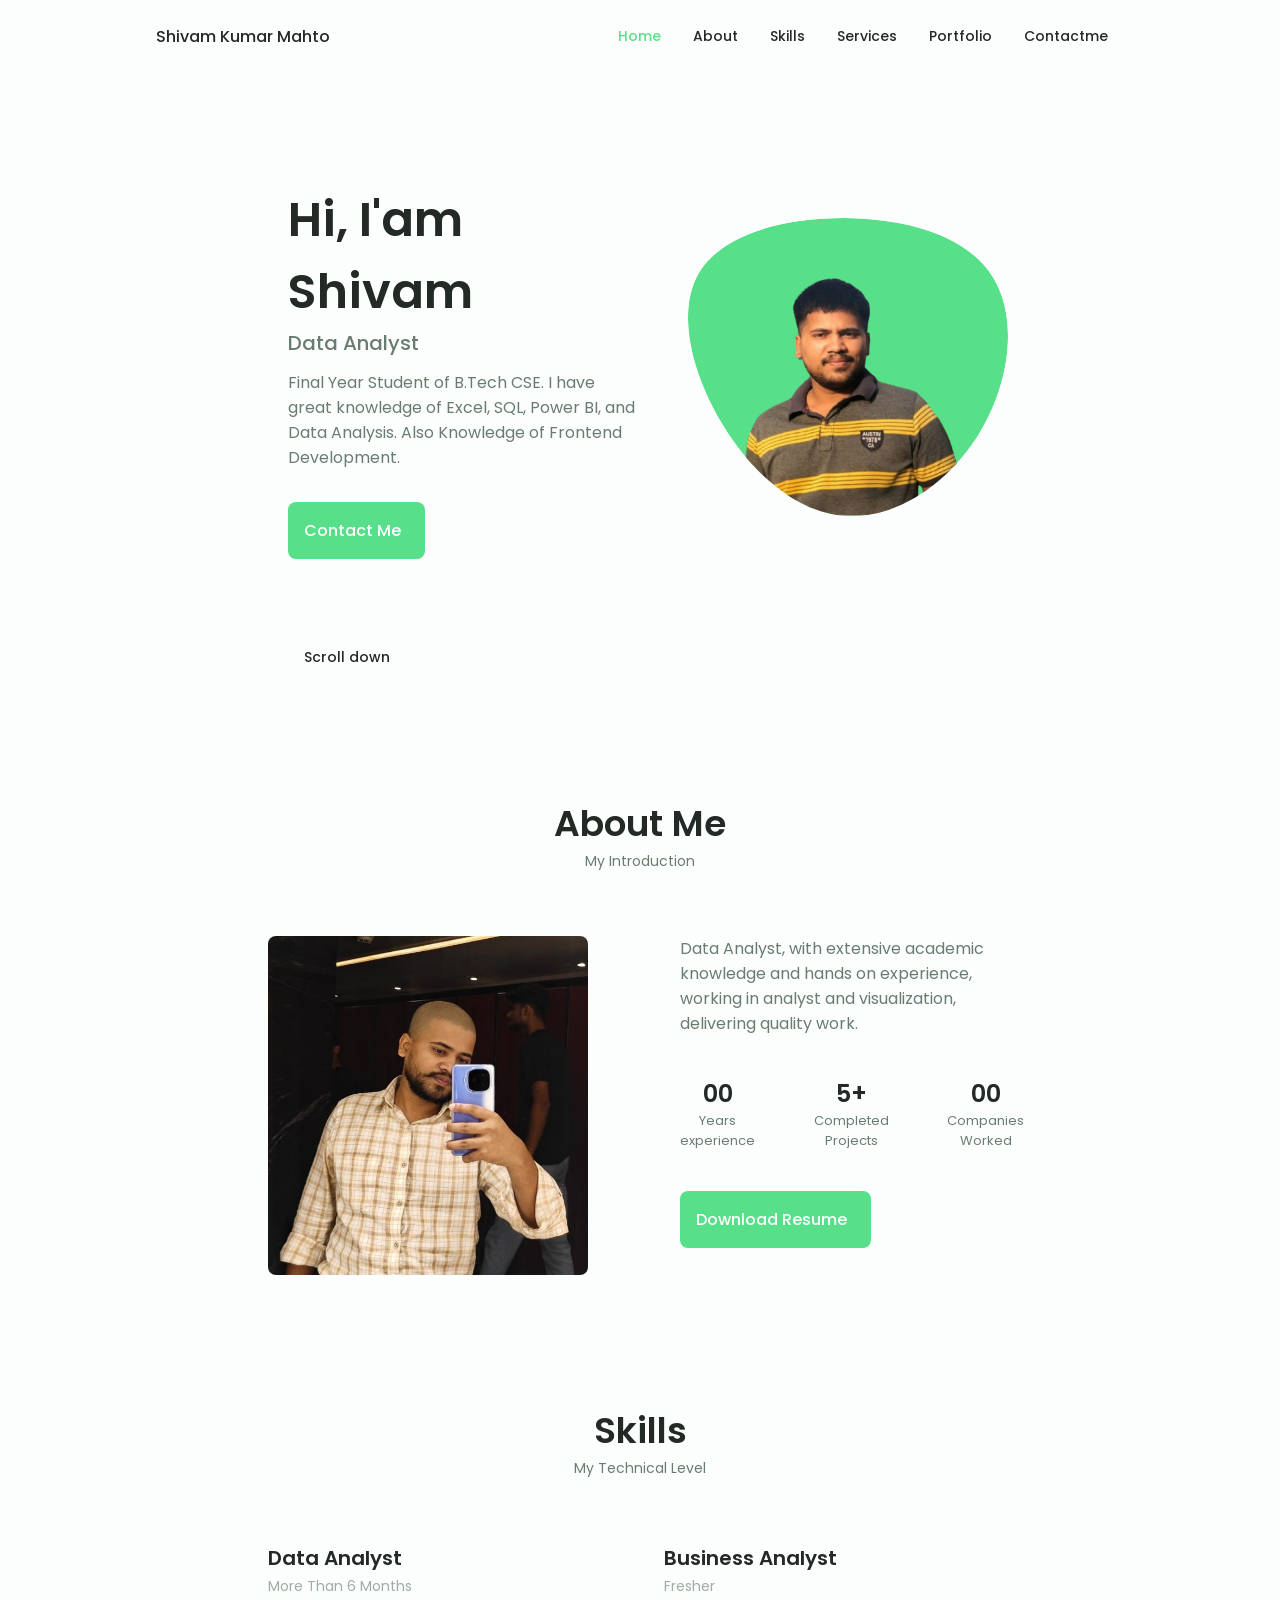
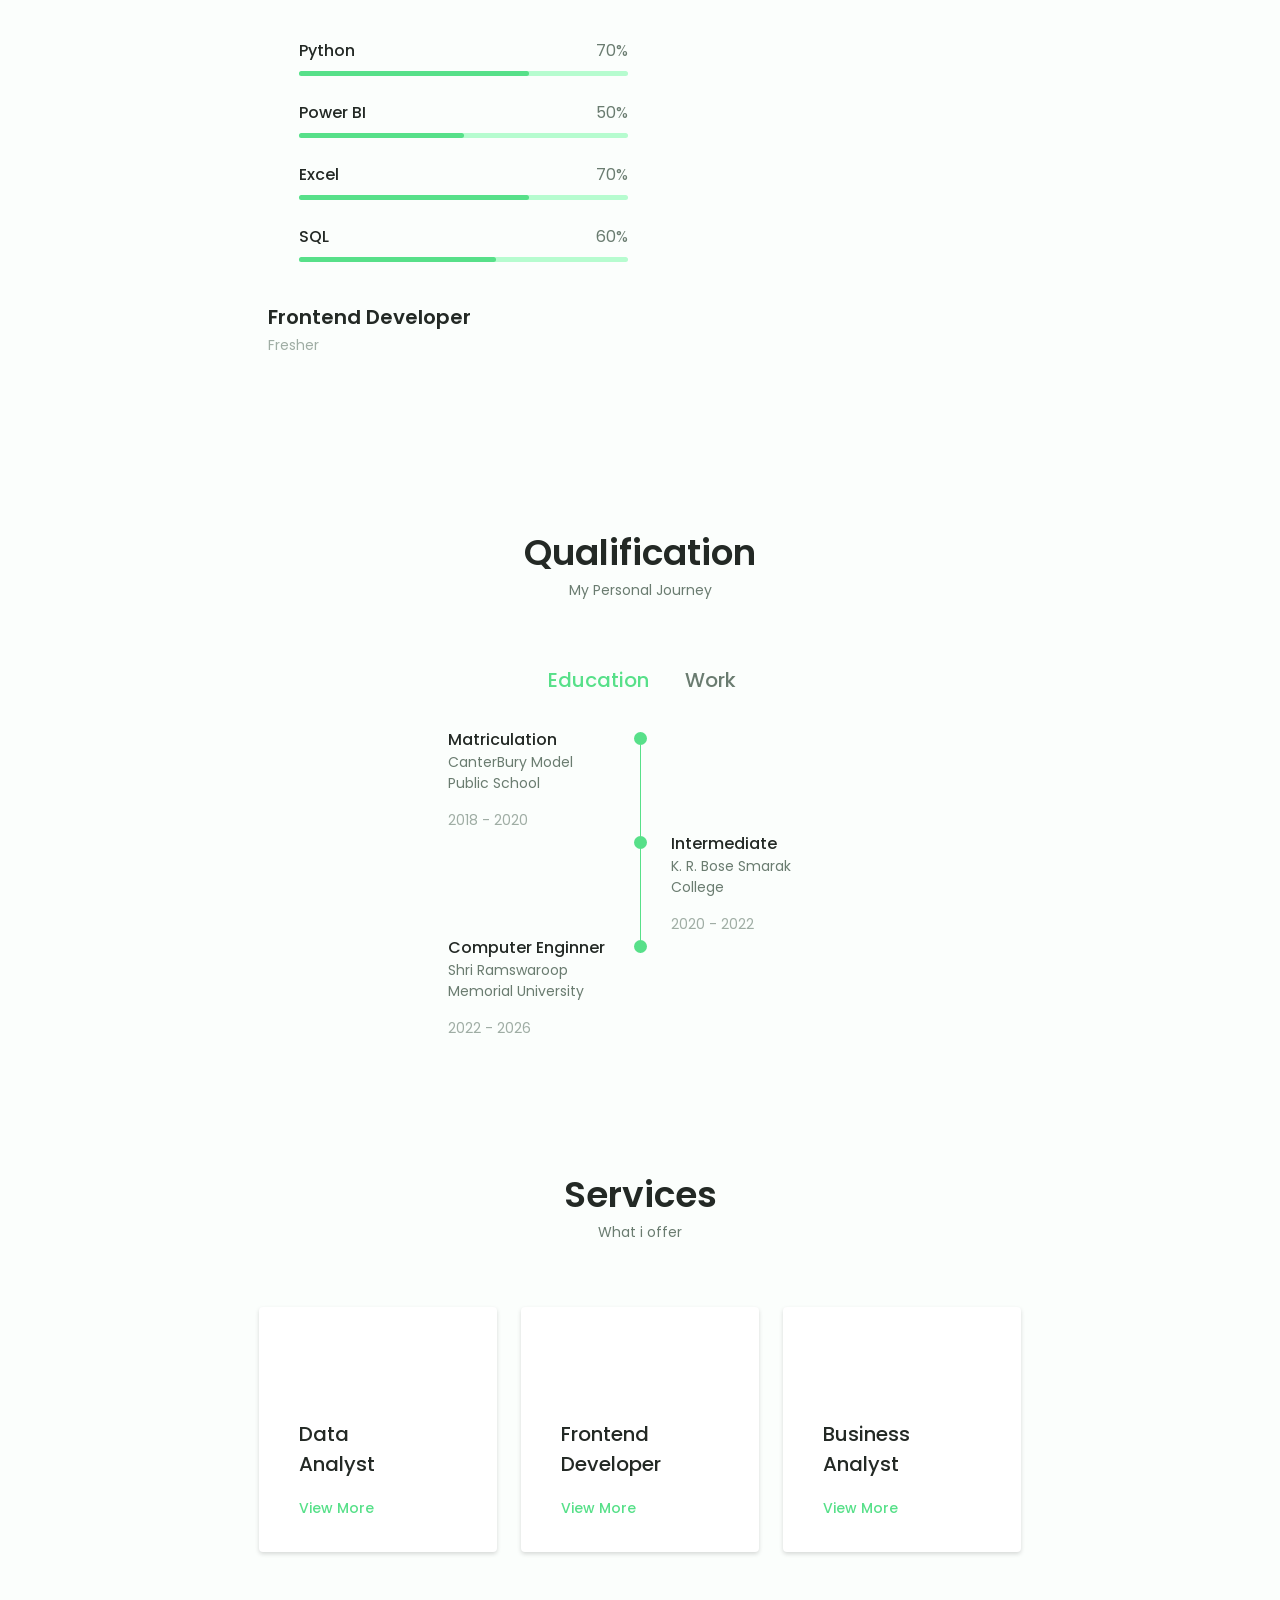
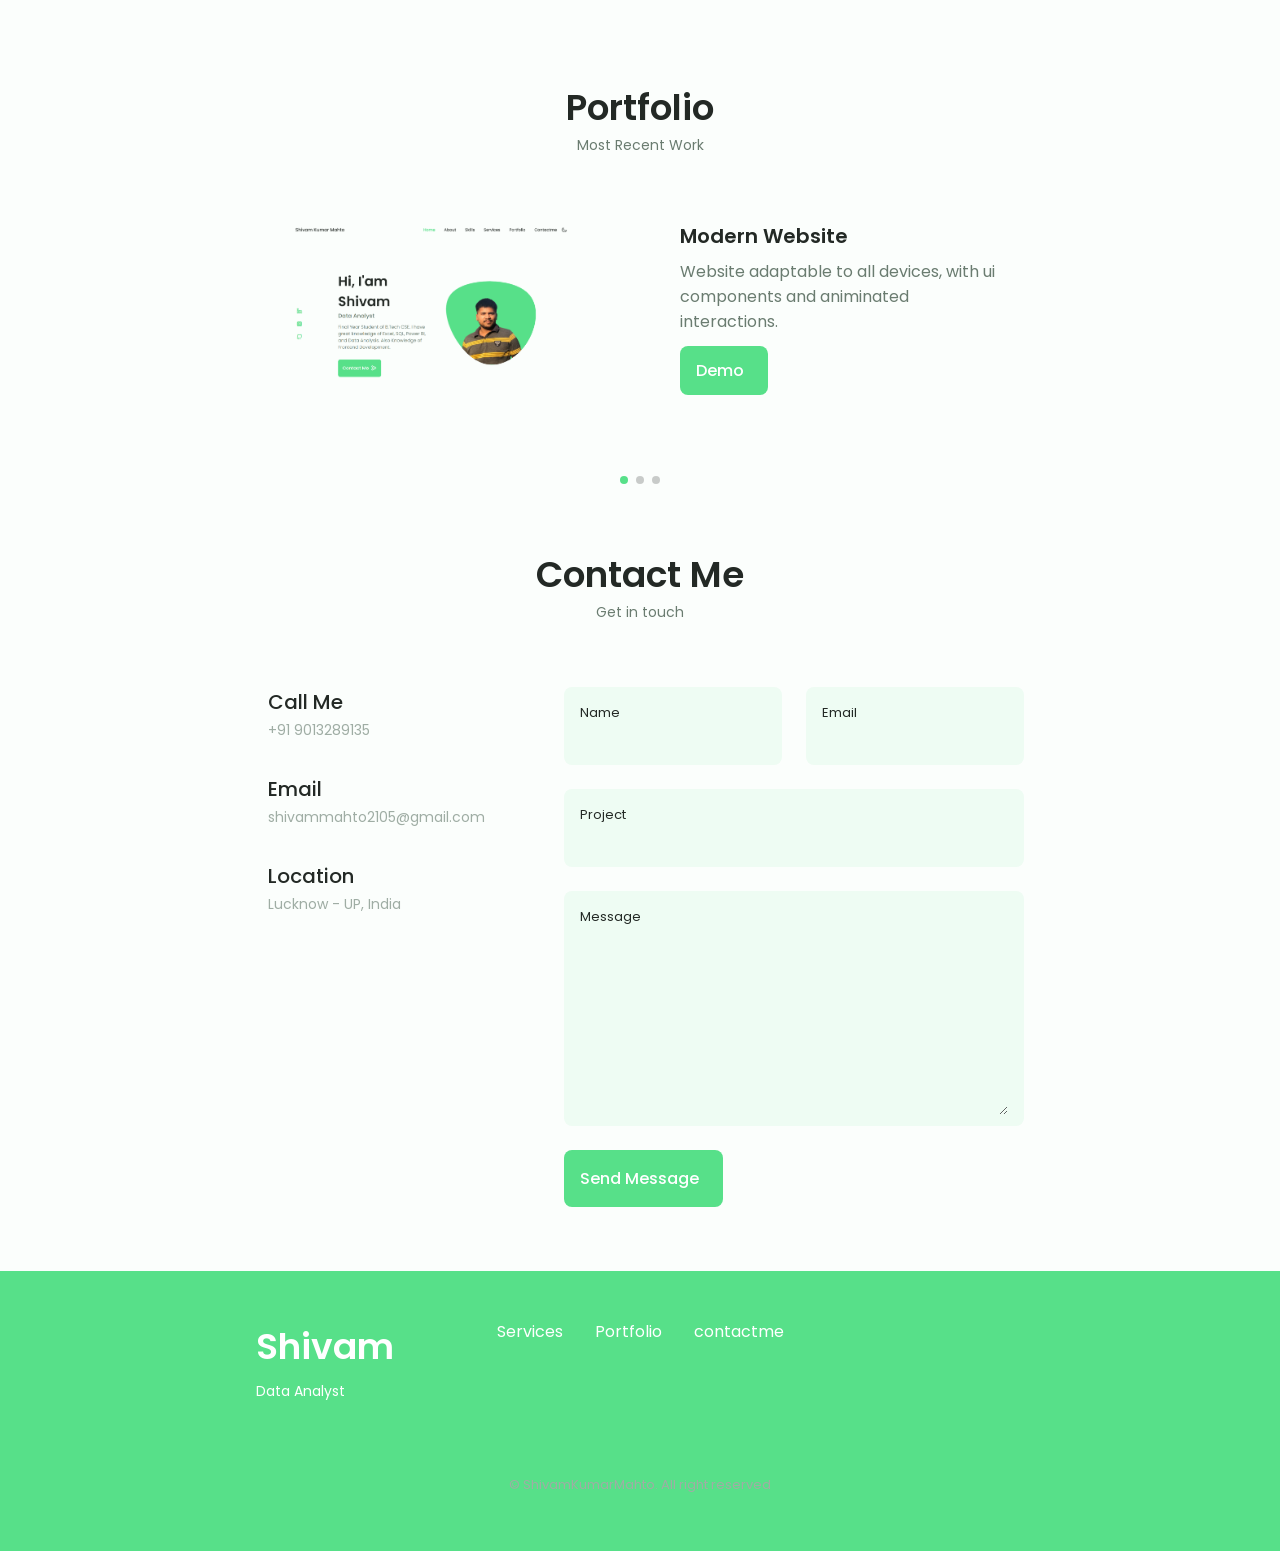
==== index.html @ 288c6b37 "Bar Icon" ====
<!DOCTYPE html>
<html lang="en">

<head>
    <meta charset="UTF-8">
    <meta name="viewport" content="width=device-width, initial-scale=1.0">

    <!--==================== UNICONS ====================-->
    <link rel="stylesheet" href="https://unicons.iconscout.com/release/v3.0.6/css/line.css">

    <!--==================== SWIPER CSS ====================-->
    <link rel="stylesheet" href="assets/css/swiper-bundle.min.css">

    <!--==================== CSS ====================-->
    <link rel="stylesheet" href="assets/css/style.css">

    <!--==================== Top Bar Icon ====================-->
    <link rel="Icon" href="assets/img/Bar_Icon.png">

    <title>Responsive Portfolio Website</title>
</head>

<body>
    <!--==================== HEADER ====================-->
    <header class="header" id="header">
        <nav class="nav container">
            <a href="#" class="nav__logo">Shivam Kumar Mahto</a>

            <div class="nav__menu" id="nav-menu">
                <ul class="nav__list grid">
                    <li class="nav__item">
                        <a href="#home" class="nav__link active-link">
                            <i class="uil uil-estate nav__icon"></i> Home
                        </a>
                    </li>
                    <li class="nav__item">
                        <a href="#about" class="nav__link">
                            <i class="uil uil-user nav__icon"></i> About
                        </a>
                    </li>
                    <li class="nav__item">
                        <a href="#skills" class="nav__link">
                            <i class="uil uil-file-alt nav__icon"></i> Skills
                        </a>
                    </li>
                    <li class="nav__item">
                        <a href="#services" class="nav__link">
                            <i class="uil uil-briefcase-alt nav__icon"></i> Services
                        </a>
                    </li>
                    <li class="nav__item">
                        <a href="#portfolio" class="nav__link">
                            <i class="uil uil-scenery nav__icon"></i> Portfolio
                        </a>
                    </li>
                    <li class="nav__item">
                        <a href="#contact" class="nav__link">
                            <i class="uil uil-message nav__icon"></i> Contactme
                        </a>
                    </li>
                </ul>
                <i class="uil uil-times nav__close" id="nav-close"></i>
            </div>

            <div class="nav__btns">
                <!-- Theme Change Button -->
                <i class="uil uil-moon change-theme" id="theme-button"></i>
                <div class="nav__toggle" id="nav-toggle">
                    <i class="uil uil-apps"></i>
                </div>
            </div>
        </nav>
    </header>

    <!--==================== MAIN ====================-->
    <main class="main">
        <!--==================== HOME ====================-->
        <section class="home section" id="home">
            <div class="home__container container grid">
                <div class="home__content grid">
                    <div class="home__social">
                        <a href="https://www.linkedin.com/in/shivam-kumar-mahto-b7a84a311/" target="_blank"
                            class="home__social-icon">
                            <i class="uil uil-linkedin-alt"></i>
                        </a>

                        <a href="https://www.instagram.com/___shivam__29/" target="_blank" class="home__social-icon">
                            <i class="uil uil-instagram-alt"></i>
                        </a>

                        <a href="https://github.com/ShivamMahto2105" target="_blank" class="home__social-icon">
                            <i class="uil uil-github-alt"></i>
                        </a>

                    </div>

                    <div class="home__img">
                        <svg class="home__blob" viewBox="0 0 200 187" xmlns="http://www.w3.org/2000/svg"
                            xmlns:xlink="http://www.w3.org/1999/xlink">
                            <mask id="mask0" mask-type="alpha">
                                <path d="M190.312 36.4879C206.582 62.1187 201.309 102.826 182.328 134.186C163.346 165.547 
                                130.807 187.559 100.226 186.353C69.6454 185.297 41.0228 161.023 21.7403 129.362C2.45775 
                                97.8511 -7.48481 59.1033 6.67581 34.5279C20.9871 10.1032 59.7028 -0.149132 97.9666 
                                0.00163737C136.23 0.303176 174.193 10.857 190.312 36.4879Z" />
                            </mask>
                            <g mask="url(#mask0)">
                                <path d="M190.312 36.4879C206.582 62.1187 201.309 102.826 182.328 134.186C163.346 
                                165.547 130.807 187.559 100.226 186.353C69.6454 185.297 41.0228 161.023 21.7403 
                                129.362C2.45775 97.8511 -7.48481 59.1033 6.67581 34.5279C20.9871 10.1032 59.7028 
                                -0.149132 97.9666 0.00163737C136.23 0.303176 174.193 10.857 190.312 36.4879Z" />

                                <image class="home__blob-img" x="-15" y="-9" xlink:href="assets/img/shivam.png" />
                            </g>
                        </svg>
                    </div>

                    <div class="home__data">
                        <h1 class="home__title">Hi, I'am Shivam</h1>
                        <h3 class="home__subtitle">Data Analyst</h3>
                        <p class="home__description">Final Year Student of B.Tech CSE. I have great knowledge of Excel,
                            SQL, Power BI, and Data Analysis. Also Knowledge of Frontend Development.</p>
                        <a href="#contact" class="button button--flex">
                            Contact Me <i class="uil uil-message button__icon"></i>
                        </a>
                    </div>
                </div>

                <div class="home__scroll">
                    <a href="#about" class="home__scroll-button button--flex">
                        <i class="uil uil-mouse-alt home__scroll-mouse"></i>
                        <span class="home__scroll-name">Scroll down</span>
                        <i class="uil uil-arrow-down home__scroll-arrow"></i>
                    </a>
                </div>
            </div>
        </section>

        <!--==================== ABOUT ====================-->
        <section class="about section" id="about">
            <h2 class="section__title">About Me</h2>
            <span class="section__subtitle">My Introduction</span>

            <div class="about__container container grid">
                <img src="assets/img/about.jpg" alt="" class="about__img">

                <div class="about__data">
                    <p class="about__description">Data Analyst, with extensive academic knowledge and hands on
                        experience, working in analyst and visualization, delivering quality work.</p>

                    <div class="about__info">
                        <div>
                            <span class="about__info-title">00</span>
                            <span class="about__info-name">Years <br> experience</span>
                        </div>

                        <div>
                            <span class="about__info-title">5+</span>
                            <span class="about__info-name">Completed <br> Projects</span>
                        </div>

                        <div>
                            <span class="about__info-title">00</span>
                            <span class="about__info-name">Companies <br> Worked</span>
                        </div>
                    </div>

                    <div class="about__buttons">
                        <a download="" href="assets/pdf/Resume.pdf" class="button button--flex">
                            Download Resume<i class="uil uil-download-alt button__icon"></i>
                        </a>
                    </div>
                </div>
            </div>
        </section>

        <!--==================== SKILLS ====================-->
        <section class="skills section" id="skills">
            <h2 class="section__title">Skills</h2>
            <span class="section__subtitle">My Technical Level</span>

            <div class="skills__container container grid">
                <div>

                    <!--==================== SKILLS 1 ====================-->
                    <div class="skills__content skills__open">
                        <div class="skills__header">
                            <i class="uil uil-analytics skills__icon"></i>

                            <div>
                                <h1 class="skills__title">Data Analyst</h1>
                                <span class="skills__subtitle">More Than 6 Months</span>
                            </div>

                            <i class="uil uil-angle-down skills__arrow"></i>
                        </div>

                        <div class="skills__list grid">
                            <div class="skills__data">
                                <div class="skills__titles">
                                    <h3 class="skills__name">Python</h3>
                                    <span class="skills__number">70%</span>
                                </div>
                                <div class="skills__bar">
                                    <span class="skills__percentage skills__python"></span>
                                </div>
                            </div>

                            <div class="skills__data">
                                <div class="skills__titles">
                                    <h3 class="skills__name">Power BI</h3>
                                    <span class="skills__number">50%</span>
                                </div>
                                <div class="skills__bar">
                                    <span class="skills__percentage skills__powerbi"></span>
                                </div>
                            </div>

                            <div class="skills__data">
                                <div class="skills__titles">
                                    <h3 class="skills__name">Excel</h3>
                                    <span class="skills__number">70%</span>
                                </div>
                                <div class="skills__bar">
                                    <span class="skills__percentage skills__excel"></span>
                                </div>
                            </div>

                            <div class="skills__data">
                                <div class="skills__titles">
                                    <h3 class="skills__name">SQL</h3>
                                    <span class="skills__number">60%</span>
                                </div>
                                <div class="skills__bar">
                                    <span class="skills__percentage skills__sql"></span>
                                </div>
                            </div>

                        </div>
                    </div>

                    <!--==================== SKILLS 2 ====================-->
                    <div class="skills__content skills__close">
                        <div class="skills__header">
                            <i class="uil uil-brackets-curly skills__icon"></i>

                            <div>
                                <h1 class="skills__title">Frontend Developer</h1>
                                <span class="skills__subtitle">Fresher</span>
                            </div>

                            <i class="uil uil-angle-down skills__arrow"></i>
                        </div>

                        <div class="skills__list grid">
                            <div class="skills__data">
                                <div class="skills__titles">
                                    <h3 class="skills__name">HTML</h3>
                                    <span class="skills__number">70%</span>
                                </div>
                                <div class="skills__bar">
                                    <span class="skills__percentage skills__html"></span>
                                </div>
                            </div>

                            <div class="skills__data">
                                <div class="skills__titles">
                                    <h3 class="skills__name">CSS</h3>
                                    <span class="skills__number">50%</span>
                                </div>
                                <div class="skills__bar">
                                    <span class="skills__percentage skills__css"></span>
                                </div>
                            </div>

                            <div class="skills__data">
                                <div class="skills__titles">
                                    <h3 class="skills__name">JavaScript</h3>
                                    <span class="skills__number">40%</span>
                                </div>
                                <div class="skills__bar">
                                    <span class="skills__percentage skills__js"></span>
                                </div>
                            </div>

                            <div class="skills__data">
                                <div class="skills__titles">
                                    <h3 class="skills__name">React</h3>
                                    <span class="skills__number">40%</span>
                                </div>
                                <div class="skills__bar">
                                    <span class="skills__percentage skills__react"></span>
                                </div>
                            </div>

                        </div>
                    </div>
                </div>

                <div>
                    <!--==================== SKILLS 3 ====================-->
                    <div class="skills__content skills__close">
                        <div class="skills__header">
                            <i class="uil uil-document-info skills__icon"></i>

                            <div>
                                <h1 class="skills__title">Business Analyst</h1>
                                <span class="skills__subtitle">Fresher</span>
                            </div>

                            <i class="uil uil-angle-down skills__arrow"></i>
                        </div>

                        <div class="skills__list grid">
                            <div class="skills__data">
                                <div class="skills__titles">
                                    <h3 class="skills__name">Python</h3>
                                    <span class="skills__number">70%</span>
                                </div>
                                <div class="skills__bar">
                                    <span class="skills__percentage skills__python"></span>
                                </div>
                            </div>

                            <div class="skills__data">
                                <div class="skills__titles">
                                    <h3 class="skills__name">Power BI</h3>
                                    <span class="skills__number">50%</span>
                                </div>
                                <div class="skills__bar">
                                    <span class="skills__percentage skills__powerbi"></span>
                                </div>
                            </div>

                            <div class="skills__data">
                                <div class="skills__titles">
                                    <h3 class="skills__name">Documentation</h3>
                                    <span class="skills__number">60%</span>
                                </div>
                                <div class="skills__bar">
                                    <span class="skills__percentage skills__documentation"></span>
                                </div>
                            </div>

                            <div class="skills__data">
                                <div class="skills__titles">
                                    <h3 class="skills__name">SQL</h3>
                                    <span class="skills__number">60%</span>
                                </div>
                                <div class="skills__bar">
                                    <span class="skills__percentage skills__sql"></span>
                                </div>
                            </div>

                        </div>
                    </div>
                </div>
            </div>
        </section>

        <!--==================== QUALIFICATION ====================-->
        <section class="qualification section">
            <h2 class="section__title">Qualification</h2>
            <span class="section__subtitle">My Personal Journey</span>

            <div class="qualification__container container">
                <div class="qualification__tabs">
                    <div class="qualification__button button--flex qualification__active" data-target='#education'>
                        <i class="uil uil-graduation-cap qualification__icon"></i>
                        Education
                    </div>

                    <div class="qualification__button button--flex " data-target="#work">
                        <i class="uil uil-briefcase-alt qualification__icon"></i>
                        Work
                    </div>
                </div>

                <div class="qualification__sections">
                    <!--==================== QUALIFICATION CONTENT 1 ====================-->
                    <div class="qualification__content qualification__active" data-content id="education">
                        <!--==================== QUALIFICATION  1 ====================-->
                        <div class="qualification__data">
                            <div>
                                <h3 class="qualification__title">Matriculation</h3>
                                <span class="qualification__subtitle">CanterBury Model Public School</span>
                                <div class="qualification__calendar">
                                    <i class="uil uil-calendar-alt"></i>
                                    2018 - 2020
                                </div>
                            </div>

                            <div>
                                <span class="qualification__rounder"></span>
                                <span class="qualification__line"></span>
                            </div>
                        </div>

                        <!--==================== QUALIFICATION  2 ====================-->
                        <div class="qualification__data">
                            <div></div>

                            <div>
                                <span class="qualification__rounder"></span>
                                <span class="qualification__line"></span>
                            </div>

                            <div>
                                <h3 class="qualification__title">Intermediate</h3>
                                <span class="qualification__subtitle">K. R. Bose Smarak College</span>
                                <div class="qualification__calendar">
                                    <i class="uil uil-calendar-alt"></i>
                                    2020 - 2022
                                </div>
                            </div>
                        </div>

                        <!--==================== QUALIFICATION  3 ====================-->
                        <div class="qualification__data">
                            <div>
                                <h3 class="qualification__title">Computer Enginner</h3>
                                <span class="qualification__subtitle">Shri Ramswaroop Memorial University</span>
                                <div class="qualification__calendar">
                                    <i class="uil uil-calendar-alt"></i>
                                    2022 - 2026
                                </div>
                            </div>

                            <div>
                                <span class="qualification__rounder"></span>
                                <!-- <span class="qualification__line"></span> -->
                            </div>
                        </div>
                    </div>

                    <!--==================== QUALIFICATION CONTENT 2 ====================-->
                    <div class="qualification__content " data-content id="work">
                        <!--==================== QUALIFICATION  1 ====================-->
                        <div class="qualification__data">
                            <div>
                                <h3 class="qualification__title">Computer Executive</h3>
                                <span class="qualification__subtitle">Aisect - Ltd</span>
                                <div class="qualification__calendar">
                                    <i class="uil uil-calendar-alt"></i>
                                    2026 - 2026
                                </div>
                            </div>

                            <div>
                                <span class="qualification__rounder"></span>
                                <!-- <span class="qualification__line"></span> -->
                            </div>
                        </div>
                    </div>
                </div>
            </div>
        </section>

        <!--==================== SERVICES ====================-->
        <section class="services section" id="services">
            <h2 class="section__title">Services</h2>
            <span class="section__subtitle">What i offer</span>

            <div class="services__container container grid">
                <!--==================== SERVICES 1====================-->
                <div class="services__content">
                    <div>
                        <i class="uil uil-analytics services__icon"></i>
                        <h3 class="services__title">Data <br> Analyst</h3>
                    </div>

                    <span class="button button--flex button--small button--link services__button">
                        View More
                        <i class="uil uil-arrow-right button__icon"></i>
                    </span>

                    <div class="services__modal">
                        <div class="services__modal-content">
                            <h4 class="services__modal-title">Data <br> Analyst</h4>
                            <i class="uil uil-times services__modal-close"></i>

                            <ul class="services__modal-services grid">
                                <li class="services__modal-service">
                                    <i class="uil uil-check-circle services__modal-icon"></i>
                                    <p>I develop the dashboard.</p>
                                </li>
                                <li class="services__modal-service">
                                    <i class="uil uil-check-circle services__modal-icon"></i>
                                    <p>Analysis the data.</p>
                                </li>
                                <li class="services__modal-service">
                                    <i class="uil uil-check-circle services__modal-icon"></i>
                                    <p>Making Exploratory data Analysis.</p>
                                </li>
                                <li class="services__modal-service">
                                    <i class="uil uil-check-circle services__modal-icon"></i>
                                    <p>Write Sql query to find answer.</p>
                                </li>
                            </ul>
                        </div>
                    </div>
                </div>
                <!--==================== SERVICES 2 ====================-->
                <div class="services__content">
                    <div>
                        <i class="uil uil-arrow services__icon"></i>
                        <h3 class="services__title">Frontend <br> Developer</h3>
                    </div>

                    <span class="button button--flex button--small button--link services__button">
                        View More
                        <i class="uil uil-arrow-right button__icon"></i>
                    </span>

                    <div class="services__modal">
                        <div class="services__modal-content">
                            <h4 class="services__modal-title">Frontend <br> Developer</h4>
                            <i class="uil uil-times services__modal-close"></i>

                            <ul class="services__modal-services grid">
                                <li class="services__modal-service">
                                    <i class="uil uil-check-circle services__modal-icon"></i>
                                    <p>I develop the dashboard.</p>
                                </li>
                                <li class="services__modal-service">
                                    <i class="uil uil-check-circle services__modal-icon"></i>
                                    <p>Analysis the data.</p>
                                </li>
                                <li class="services__modal-service">
                                    <i class="uil uil-check-circle services__modal-icon"></i>
                                    <p>Making Exploratory data Analysis.</p>
                                </li>
                                <li class="services__modal-service">
                                    <i class="uil uil-check-circle services__modal-icon"></i>
                                    <p>Write Sql query to find answer.</p>
                                </li>
                            </ul>
                        </div>
                    </div>
                </div>
                <!--==================== SERVICES 3 ====================-->
                <div class="services__content">
                    <div>
                        <i class="uil uil-document-info services__icon"></i>
                        <h3 class="services__title">Business <br> Analyst</h3>
                    </div>

                    <span class="button button--flex button--small button--link services__button">
                        View More
                        <i class="uil uil-arrow-right button__icon"></i>
                    </span>

                    <div class="services__modal">
                        <div class="services__modal-content">
                            <h4 class="services__modal-title">Business <br> Analyst</h4>
                            <i class="uil uil-times services__modal-close"></i>

                            <ul class="services__modal-services grid">
                                <li class="services__modal-service">
                                    <i class="uil uil-check-circle services__modal-icon"></i>
                                    <p>I develop the dashboard.</p>
                                </li>
                                <li class="services__modal-service">
                                    <i class="uil uil-check-circle services__modal-icon"></i>
                                    <p>Analysis the data.</p>
                                </li>
                                <li class="services__modal-service">
                                    <i class="uil uil-check-circle services__modal-icon"></i>
                                    <p>Making Exploratory data Analysis.</p>
                                </li>
                                <li class="services__modal-service">
                                    <i class="uil uil-check-circle services__modal-icon"></i>
                                    <p>Write Sql query to find answer.</p>
                                </li>
                            </ul>
                        </div>
                    </div>
                </div>
            </div>
        </section>

        <!--==================== PORTFOLIO ====================-->
        <section class="portfolio section" id="portfolio">
            <h2 class="section__title">Portfolio</h2>
            <span class="section__subtitle">Most Recent Work</span>

            <div class="portfolio__container container swiper-container">
                <div class="swiper-wrapper">
                    <!--==================== PORTFOLIO 1 ====================-->
                    <div class="portfolio__content grid swiper-slide">
                        <img src="assets/img/portfolio1.png" alt="" class="portfolio__img">

                        <div class="portfolio__data">
                            <h3 class="portfolio__title">Modern Website</h3>
                            <p class="portfolio__description">Website adaptable to all devices, with ui components and
                                animinated interactions.</p>
                            <a href="https://shivammahto2105.github.io/Portfolio/index.html" target="_blank"
                                class="button button--flex button--small portfolio__button">
                                Demo
                                <i class="uil uil-arrow-right button__icon"></i>
                            </a>
                        </div>
                    </div>

                    <!--==================== PORTFOLIO 2 ====================-->
                    <div class="portfolio__content grid swiper-slide">
                        <img src="assets/img/portfolio2.png" alt="" class="portfolio__img">

                        <div class="portfolio__data">
                            <h3 class="portfolio__title">Mobile Sales Dashboard</h3>
                            <p class="portfolio__description">Mobile Sales Dashboard in Power BI for analyzing sales
                                metrics and customer trends to support data-driven decisions.</p>
                            <a href="https://github.com/ShivamMahto2105/PowerBI-Dashboards/tree/main/2%20Mobile%20Sales%20Dashboard"
                                target="_blank" class="button button--flex button--small portfolio__button">
                                Demo
                                <i class="uil uil-arrow-right button__icon"></i>
                            </a>
                        </div>
                    </div>

                    <!--==================== PORTFOLIO 3 ====================-->
                    <div class="portfolio__content grid swiper-slide">
                        <img src="assets/img/portfolio3.png" alt="" class="portfolio__img">

                        <div class="portfolio__data">
                            <h3 class="portfolio__title">Customer Behaviour Analysis</h3>
                            <p class="portfolio__description">Customer Behavior Analysis using EDA in Jupyter, SQL
                                queries in MS SQL Server, and Power BI dashboards to uncover customer insights and
                                trends.</p>
                            <a href="https://github.com/ShivamMahto2105/Data-Analyst-Projects/tree/main/1%20Customer%20Behaviour%20Analysis"
                                target="_blank" class="button button--flex button--small portfolio__button">
                                Demo
                                <i class="uil uil-arrow-right button__icon"></i>
                            </a>
                        </div>
                    </div>
                </div>

                <!-- Add Rows -->
                <div class="swiper-button-next">
                    <i class="uil uil-angle-right-b swiper-portfolio-icon"></i>
                </div>
                <div class="swiper-button-prev">
                    <i class="uil uil-angle-left-b swiper-portfolio-icon"></i>
                </div>

                <!-- Add Pagination -->
                <div class="swiper-pagination"></div>
            </div>
        </section>

        <!--==================== CONTACT ME ====================-->
        <section class="contact section" id="contact">
            <h2 class="section__title">Contact Me</h2>
            <span class="section__subtitle">Get in touch</span>

            <div class="contact__container container grid">
                <div>
                    <div class="contact__information">
                        <i class="uil uil-phone contact__icon"></i>

                        <div>
                            <h3 class="contact__title">Call Me</h3>
                            <span class="contact__subtitle">+91 9013289135</span>
                        </div>
                    </div>

                    <div class="contact__information">
                        <i class="uil uil-envelope contact__icon"></i>

                        <div>
                            <h3 class="contact__title">Email</h3>
                            <span class="contact__subtitle">shivammahto2105@gmail.com</span>
                        </div>
                    </div>

                    <div class="contact__information">
                        <i class="uil uil-map-marker contact__icon"></i>

                        <div>
                            <h3 class="contact__title">Location</h3>
                            <span class="contact__subtitle">Lucknow - UP, India</span>
                        </div>
                    </div>
                </div>

                <form action="" class="contact__form grid">
                    <div class="contact__inputs grid">
                        <div class="contact__content">
                            <label for="" class="contact__label">Name</label>
                            <input type="text" class="contact__input">
                        </div>
                        <div class="contact__content">
                            <label for="" class="contact__label">Email</label>
                            <input type="email" class="contact__input">
                        </div>
                    </div>
                    <div class="contact__content">
                        <label for="" class="contact__label">Project</label>
                        <input type="text" class="contact__input">
                    </div>
                    <div class="contact__content">
                        <label for="" class="contact__label">Message</label>
                        <textarea name="" id="" cols="0" rows="7" class="contact__input"></textarea>
                    </div>

                    <div>
                        <a href="#" class="button button--flex">
                            Send Message
                            <i class="uil uil-message button__icon"></i>
                        </a>
                    </div>
                </form>
            </div>
        </section>
    </main>

    <!--==================== FOOTER ====================-->
    <footer class="footer">
        <div class="footer__bg">
            <div class="footer__container container grid">
                <div>
                    <h1 class="footer__title">Shivam</h1>
                    <span class="footer__subtitle">Data Analyst</span>
                </div>

                <ul class="footer__links">
                    <li>
                        <a href="#services" class="footer__link">Services</a>
                    </li>

                    <li>
                        <a href="#portfolio" class="footer__link">Portfolio</a>
                    </li>

                    <li>
                        <a href="#contact" class="footer__link">contactme</a>
                    </li>
                </ul>

                <div class="footer__socials">
                    <a href="" target="_blank" class="footer__social">
                        <i class="uil uil-facebook-f"></i>
                    </a>

                    <a href="https://www.instagram.com/___shivam__29/" target="_blank" class="footer__social">
                        <i class="uil uil-instagram"></i>
                    </a>

                    <a href="https://x.com/ShivamMahto2105" target="_blank" class="footer__social">
                        <i class="uil uil-twitter-alt"></i>
                    </a>
                </div>
            </div>

            <p class="footer__copy">&#169; ShivamKumarMahto. All right reserved</p>
        </div>
    </footer>

    <!--==================== SCROLL TOP ====================-->
    <a href="#" class="scrollup" id="scroll-up">
        <i class="uil uil-arrow-up scrollup__icon"></i>
    </a>


    <!--==================== SWIPER JS ====================-->
    <script src="assets/js/swiper-bundle.min.js"></script>

    <!--==================== MAIN JS ====================-->
    <script src="assets/js/script.js"></script>
</body>

</html>
---- assets/css/style.css ----
/*==================== GOOGLE FONTS ====================*/
@import url("https://fonts.googleapis.com/css2?family=Poppins:wght@400;500;600&display=swap");

/*==================== VARIABLES CSS ====================*/
:root {
    --header-height: 3rem;

    /*========== Colors ==========*/
    /* Change favorite color */
    --hue-color: 142; /*Purple 250 - Green 142 - Blue 230 - Pink 340*/

    /* HSL color mode */
    --first-color: hsl(var(--hue-color), 69%, 61%);
    --first-color-second: hsl(var(--hue-color), 69%, 61%);
    --first-color-alt: hsl(var(--hue-color), 57%, 53%);
    --first-color-lighter: hsl(var(--hue-color), 92%, 85%);
    --title-color: hsl(var(--hue-color), 8%, 15%);
    --text-color: hsl(var(--hue-color), 8%, 45%);
    --text-color-light: hsl(var(--hue-color), 8%, 65%);
    --input-color: hsl(var(--hue-color), 70%, 96%);
    --body-color: hsl(var(--hue-color), 60%, 99%);
    --container-color: #fff;
    --scroll-bar-color: hsl(var(--hue-color), 12%, 90%);
    --scroll-thumb-color: hsl(var(--hue-color), 12%, 80%);

    /*========== Font and typography ==========*/
    --body-font: 'Poppins', sans-serif;

    /* .5rem = 8px, 1rem = 16px, 1.5rem = 24px ... */
    --big-font-size: 2rem;
    --h1-font-size: 1.5rem;
    --h2-font-size: 1.25rem;
    --h3-font-size: 1.125rem;
    --normal-font-size: .938rem;
    --small-font-size: .813rem;
    --smaller-font-size: .75rem;

    /*========== Font weight ==========*/
    --font-medium: 500;
    --font-semi-bold: 600;

    /*========== Margenes Bottom ==========*/
    /* .25rem = 4px, .5rem = 8px, .75rem = 12px ... */
    --mb-0-25: .25rem;
    --mb-0-5: .5rem;
    --mb-0-75: .75rem;
    --mb-1: 1rem;
    --mb-1-5: 1.5rem;
    --mb-2: 2rem;
    --mb-2-5: 2.5rem;
    --mb-3: 3rem;

    /*========== z index ==========*/
    --z-tooltip: 10;
    --z-fixed: 100;
    --z-modal: 1000;
}

/* Font size for large devices */
@media screen and (min-width: 968px) {
    :root {
        --big-font-size: 3rem;
        --h1-font-size: 2.25rem;
        --h2-font-size: 1.5rem;
        --h3-font-size: 1.25rem;
        --normal-font-size: 1rem;
        --small-font-size: .875rem;
        --smaller-font-size: .813rem;
    }
}

/*========== Variables Dark theme ==========*/
body.dark-theme{
      /* HSL color mode */
    --first-color-second: hsl(var(--hue-color), 30%, 8%);
    --title-color: hsl(var(--hue-color), 8%, 95%);
    --text-color: hsl(var(--hue-color), 8%, 75%);
    --input-color: hsl(var(--hue-color), 29%, 16%);
    --body-color: hsl(var(--hue-color), 28%, 12%);
    --container-color: hsl(var(--hue-color), 29% 16%);
    --scroll-bar-color: hsl(var(--hue-color), 12%, 48%);
    --scroll-thumb-color: hsl(var(--hue-color), 12%, 36%);
}

/*========== Button Dark/Light ==========*/
.nav__btns{
  display: flex;
  align-items: center;
}

.change-theme{
  font-size: 1.25rem;
  color: var(--title-color);
  margin-right: var(--mb-1);
  cursor: pointer;
}

.change-theme:hover{
  color: var(--first-color);
}


/*==================== BASE ====================*/
* {
  box-sizing: border-box;
  padding: 0;
  margin: 0;
}

html {
  scroll-behavior: smooth;
}

body {
  margin: 0 0 var(--header-height) 0;
  font-family: var(--body-font);
  font-size: var(--normal-font-size);
  background-color: var(--body-color);
  color: var(--text-color);
}

h1, h2, h3, h4 {
  color: var(--title-color);
  font-weight: var(--font-semi-bold);
}

ul {
  list-style: none;
}

a {
  text-decoration: none;
}

img {
  max-width: 100%;
  height: auto;
}

/*==================== REUSABLE CSS CLASSES ====================*/
.section {
  padding: 2rem 0 4rem;
}

.section__title {
  font-size: var(--h1-font-size);
  color: var(--title-color);
}

.section__subtitle {
  display: block;
  font-size: var(--small-font-size);
  margin-bottom: var(--mb-3);
}

.section__title, 
.section__subtitle {
  text-align: center;
}

/*==================== LAYOUT ====================*/
.container {
  max-width: 768px;
  margin-left: var(--mb-1-5);
  margin-right: var(--mb-1-5);
}

.grid {
  display: grid;
  gap: 1.5rem;
}

.header {
  width: 100%;
  position: fixed;
  bottom: 0;
  left: 0;
  z-index: var(--z-fixed);
  background-color: var(--body-color);
}

/*==================== NAV ====================*/
.nav{
  max-width: 968px;
  height: var(--header-height);
  display: flex;
  justify-content: space-between;
  align-items: center;
}

.nav__logo,
.nav__toggle{
  color: var(--title-color);
  font-weight: var(--font-medium);
}

.nav__logo:hover{
  color: var(--first-color);
}

.nav__toggle{
  font-size: 1.1rem;
  cursor: pointer;
}

.nav__toggle:hover{
  color: var(--first-color);
}

@media screen and (max-width: 767px){
  .nav__menu{
    position: fixed;
    bottom: -100%;
    left: 0;
    width: 100%;
    background-color: var(--body-color);
    padding: 2rem 1.5rem 4rem;
    box-shadow: 0 -1px 4px rgba(0, 0, 0, 0.15);
    border-radius: 1.5rem 1.5rem 0 0;
    transition: .3s;
  }
}

.nav__list{
  grid-template-columns: repeat(3, 1fr);
  gap: 2rem;
}

.nav__link{
  display: flex;
  flex-direction: column;
  align-items: center;
  font-size: var(--small-font-size);
  color: var(--title-color);
  font-weight: var(--font-medium);
}

.nav__link:hover{
  color: var(--first-color);
}

.nav__icon{
  font-size: 1.2rem;
}

.nav__close{
  position: absolute;
  right: 1.3rem;
  bottom: .5rem;
  font-size: 1.5rem;
  cursor: pointer;
  color: var(--first-color);
}

.nav__close:hover{
  color: var(--first-color-alt);

}
/* show menu */
.show-menu{
  bottom: 0;
}


/* Active link */
.active-link{
  color: var(--first-color);
}


/* Change background header */
.scroll-header{
  box-shadow: 0 -1px 4px rgba(0, 0, 0, .15);
}

/*==================== HOME ====================*/
.home__container{
  gap: 1rem;
}

.home__content{
  grid-template-columns: .5fr 3fr;
  padding-top: 3.5rem;
  align-items: center;
}

.home__social{
  display: grid;
  grid-template-columns: max-content;
  row-gap: 1rem;
}

.home__social-icon{
  font-size: 1.25rem;
  color: var(--first-color);
}

.home__social-icon:hover{
  color: var(--first-color-alt);
}

.home__blob{
  width: 200px;
  fill: var(--first-color);
}

.home__blob-img{
  width: 220px;
}

.home__data{
  grid-column: 1/3;
}

.home__title{
  font-size: var(--big-font-size);
}

.home__subtitle{
  font-size: var(--h3-font-size);
  color: var(--text-color);
  font-weight: var(--font-medium);
  margin-bottom: var(--mb-0-75);
}

.home__description{
  margin-bottom: var(--mb-2);
}

.home__scroll{
  display: none;
}

.home__scroll-button{
  color: var(--first-color);
  transition: .3s;
}

.home__scroll-button:hover{
  transform: translateY(0.25rem);
}

.home__scroll-mouse{
  font-size: 2rem;
}

.home__scroll-name{
  font-size: var(--small-font-size);
  color: var(--title-color);
  font-weight: var(--font-medium);
  margin-right: var(--mb-0-25);
}

.home__scroll-arrow{
  font-size: 1.2rem;
}
/*==================== BUTTONS ====================*/
.button{
  display: inline-block;
  background-color: var(--first-color);
  color: #fff;
  padding: 1rem;
  border-radius: .5rem;
  font-weight: var(--font-medium);
}

.button:hover{
  background-color: var(--first-color-alt);
}

.button__icon{
  font-size: 1.25rem;
  margin-left: var(--mb-0-5);
  transition: .3s;
}

.button--white{
  background-color: #fff;
  color: var(--first-color);
}

.button--white:hover{
  background-color: #fff;
}

.button--flex{
  display: inline-flex;
  align-items: center;
}

.button--small{
  padding: .75rem 1rem;
}

.button--link{
  padding: 0;
  background-color: transparent;
  color: var(--first-color);
}

.button--link:hover{
  background-color: transparent;
  color: var(--first-color-alt);
}

/*==================== ABOUT ====================*/
.about__img{
  width: 200px;
  border-radius: .5rem;
  justify-self: center;
  align-self: center;
}

.about__description{
  text-align: center;
  margin-bottom: var(--mb-2-5);
}

.about__info{
  display: flex;
  justify-content: space-evenly;
  margin-bottom: var(--mb-2-5);
}

.about__info-title{
  font-size: var(--h2-font-size);
  font-weight: var(--font-semi-bold);
  color: var(--title-color);
}


.about__info-name{
  font-size: var(--smaller-font-size);
}

.about__info-title,
.about__info-name{
  display: block;
  text-align: center;
}

.about__buttons{
  display: flex;
  justify-content: center;

}

/*==================== SKILLS ====================*/
.skills__container{
  row-gap: 0;
}

.skills__header{
  display: flex;
  align-items: center;
  margin-bottom: var(--mb-2-5);
  cursor: pointer;
}

.skills__icon,
.skills__arrow{
  font-size: 2rem;
  color: var(--first-color);
}

.skills__icon{
  margin-right: var(--mb-0-75);
}

.skills__title{
  font-size: var(--h3-font-size);
}

.skills__subtitle{
  font-size: var(--small-font-size);
  color: var(--text-color-light);
}

.skills__arrow{
  margin-left: auto;
  transition: .4s;
}

.skills__list{
  row-gap: 1.5rem;
  padding-left: 2.7rem;

}

.skills__titles{
  display: flex;
  justify-content: space-between;
  margin-bottom: var(--mb-0-5);
}

.skills__name{
  font-size: var(--normal-font-size);
  font-weight: var(--font-medium);
}

.skills__bar,
.skills__percentage{
  height: 5px;
  border-radius: .25rem;
}

.skills__bar{
  background-color: var(--first-color-lighter);
}

.skills__percentage{
  display: block;
  background-color: var(--first-color);
}

.skills__html{
  width: 70%;
}
.skills__css{
  width: 50%;
}
.skills__js{
  width: 40%;
}
.skills__react{
  width: 40%;
}
.skills__python{
  width: 70%;
}
.skills__powerbi{
  width: 50%;
}
.skills__excel{
  width: 70%;
}
.skills__sql{
  width: 60%;
}
.skills__python{
  width: 70%;
}
.skills__powerbi{
  width: 50%;
}
.skills__documentation{
  width: 60%;
}
.skills__sql{
  width: 60%;
}

.skills__close .skills__list{
  height: 0;
  overflow: hidden;
}

.skills__open .skills__list{
  height: max-content;
  margin-bottom: var(--mb-2-5);
}

.skills__open .skills__arrow{
  transform: rotate(-180deg);
}

/*==================== QUALIFICATION ====================*/
.qualification__tabs{
  display: flex;
  justify-content: space-evenly;
  margin-bottom: var(--mb-2);
}

.qualification__button{
  font-size: var(--h3-font-size);
  font-weight: var(--font-medium);
  cursor: pointer;
}

.qualification__button:hover{
  color: var(--first-color);
}

.qualification__icon{
  font-size: 1.8rem;
  margin-right: var(--mb-0-25);
}

.qualification__data{
  display: grid;
  grid-template-columns: 1fr max-content 1fr;
  column-gap: 1.5rem;
}

.qualification__title{
  font-size: var(--normal-font-size);
  font-weight: var(--font-medium);
}

.qualification__subtitle{
  display: inline-block;
  font-size: var(--small-font-size);
  margin-bottom: var(--mb-1);
}

.qualification__calendar{
  font-size: var(--small-font-size);
  color: var(--text-color-light);
}

.qualification__rounder{
  display: inline-block;
  width: 13px;
  height: 13px;
  background-color: var(--first-color);
  border-radius: 50%;
}

.qualification__line{
  display: block;
  width: 1px;
  height: 100%;
  background-color: var(--first-color);
  transform: translate(6px, -7px);
}

.qualification [data-content]{
  display: none;
}

.qualification__active[data-content]{
  display: block;
}

.qualification__button.qualification__active{
  color: var(--first-color);
}

/*==================== SERVICES ====================*/
.services__container{
  gap: 1.5rem;
  grid-template-columns: repeat(2, 1fr);
}

.services__content{
  position: relative;
  background-color: var(--container-color);
  padding: 3.5rem .5rem 1.25rem 1.5rem;
  border-radius: .25rem;
  box-shadow: 0 2px 4px rgba(0, 0, 0, .15);
  transition: .3s;
}

.services__content:hover{
  box-shadow: 0 4px 8px rgba(0, 0, 0, .15);
}

.services__icon{
  display: block;
  font-size: 1.5rem;
  color: var(--first-color);
  margin-bottom: var(--mb-1);
}

.services__title{
  font-size: var(--h3-font-size);
  margin-bottom: var(--mb-1);
  font-weight: var(--font-medium);
}

.services__button{
  cursor: pointer;
  font-size: var(--small-font-size);
}

.services__button:hover .button__icon{
  transform: translateX(.25rem);
}

.services__modal{
  position: fixed;
  top: 0;
  left: 0;
  right: 0;
  bottom: 0;
  background-color: rgba(0, 0, 0, .5);
  display: flex;
  align-items: center;
  justify-content: center;
  padding: 0 1rem;
  z-index: var(--z-modal);
  opacity: 0;
  visibility: hidden;
  transition: .3s;
}

.services__modal-content{
  position: relative;
  background-color: var(--container-color);
  padding: 1.5rem;
  border-radius: .5rem;
}

.services__modal-services{
  row-gap: 1rem;
}

.services__modal-service{
  display: flex;
}

.services__modal-title{
  font-size: var(--h3-font-size);
  font-weight: var(--font-medium);
  margin-bottom: var(--mb-1-5);
}

.services__modal-close{
  position: absolute;
  top: 1rem;
  right: 1rem;
  font-size: 1.5rem;
  color: var(--first-color);
  cursor: pointer;
}

.services__modal-icon{
  color: var(--first-color);
  margin-right: var(--mb-0-25);
}

/* Active Modal */
.active-modal{
  opacity: 1;
  visibility: visible;
}

/*==================== PORTFOLIO ====================*/
.portfolio__container{
  overflow: initial;
}

.portfolio__content{
  padding: 0 1.5rem;
}

.portfolio__img{
  width: 290px;
  border-radius: .5rem;
  justify-self: center;
}

.portfolio__title{
  font-size: var(--h3-font-size);
  margin-bottom: var(--mb-0-5);
}

.portfolio__description{
  margin-bottom: var(--mb-0-75);
}

.portfolio__button:hover .button__icon{
  transform: translateX(.25rem);
}

.swiper-button-prev::after,
.swiper-button-next::after{
  content: '';
}

.swiper-portfolio-icon{
  font-size: 2rem;
  color: firebrick;
}

.swiper-button-prev{
  left: -.5rem;
}

.swiper-button-next{
  right: -.5rem;
}

.swiper-container-horizontal >  .swiper-pagination-bullets{
  bottom: -2.5rem;
}

.swiper-pagination-bullet-active{
  background-color: var(--first-color);
}

.swiper-button-next,
.swiper-button-prev,
.swiper-pagination-bullet{
  outline: none;
}
/*==================== PROJECT IN MIND ====================*/
.project{
  text-align: center;
}

.project__bg{
  background-color: var(--first-color-second);
  padding-top: 3rem;
}

.project__title{
  font-size: var(--h2-font-size);
  margin-bottom: var(--mb-0-75);
}

.project__description{
  margin-bottom: var(--mb-1-5);
}

.project__title,
.project__description{
  color: #fff;
}

.project__img{
  width: 210px;
  justify-self: center;
}

/*==================== TESTIMONIAL ====================*/
.testimonial__data,
.testimonial__header{
  display: flex;
}

.testimonial__data{
  justify-content: space-between;
  margin-bottom: var(--mb-1);
}

.testimonial__img{
   width: 60px;
   height: 60px;
   border-radius: 50%;
   margin-right: var(--mb-0-75);
}

.testimonial__name{
  font-size: var(--h3-font-size);
  font-weight: var(--font-medium);
}

.testimonial__client{
  font-size: var(--small-font-size);
  color: var(--text-color-light);
}

.testimonial__description{
  margin-bottom: var(--mb-2-5);
}

.testimonial__icon-star{
  color: var(--first-color);
}

.swiper-container .swiper-pagination-testimonial{
  bottom: 0;
}

/*==================== CONTACT ME ====================*/
.contact__container{
  row-gap: 3rem;
}

.contact__information{
  display: flex;
  margin-bottom: var(--mb-2);
}

.contact__icon{
  font-size: 2rem;
  color: var(--first-color);
  margin-right: var(--mb-0-75);
}

.contact__title{
  font-size: var(--h3-font-size);
  font-weight: var(--font-medium);
}

.contact__subtitle{
  font-size: var(--small-font-size);
  color: var(--text-color-light);
}

.contact__content{
  background-color: var(--input-color);
  border-radius: .5rem;
  padding: .75rem 1rem .25rem;
}

.contact__label{
  font-size: var(--smaller-font-size);
  color: var(--title-color);
}


.contact__input{
  width: 100%;
  background-color: var(--input-color);
  color: var(--text-color);
  font-family: var(--body-font);
  font-size: var(--normal-font-size);
  border: none;
  outline: none;
  padding: .25rem .5rem .5rem 0;
}

/*==================== FOOTER ====================*/
.footer{
  padding-top: 2rem;
}

.footer__container{
  row-gap: 3.5rem;
}

.footer__bg{
  background-color: var(--first-color-second);
  padding: 2rem 0 3rem;
}

.footer__title{
  font-size: var(--h1-font-size);
  margin-bottom: var(--mb-0-25);
}

.footer__subtitle{
  font-size: var(--small-font-size);
}

.footer__links{
  display: flex;
  flex-direction: column;
  row-gap: 1.5rem;
}

.footer__link:hover{
   color: var(--first-color-lighter);
}

.footer__social{
  font-size: 1.25rem;
  margin-right: var(--mb-1-5);
}


.footer__social:hover{
  color: var(--first-color-lighter);
}

.footer__copy{
  font-size: var(--smaller-font-size);
  text-align: center;
  color: var(--text-color-light);
  margin-top: var(--mb-3);
}

.footer__title,
.footer__subtitle,
.footer__link,
.footer__social{
  color: #fff;
}
/*========== SCROLL UP ==========*/
.scrollup{
  position: fixed;
  right: 1rem;
  bottom: -20%;
  background-color: var(--first-color);
  opacity: .8;
  padding: 0 .3rem;
  border-radius: .4rem;
  z-index: var(--z-tooltip);
  transition: .4s;
}

.scrollup:hover{
  background-color: var(--first-color-alt);
}

.scrollup__icon{
  font-size: 1.6rem;
  color: #fff;
}

/* Show scroll */
.show-scroll{
  bottom: 5rem;
}

/*========== SCROLL BAR ==========*/
::-webkit-scrollbar{
  width: .60rem;
  background-color: var(--scroll-bar-color);
  border-radius: .5rem;
}

::-webkit-scrollbar-thumb{
  background-color: var(--scroll-thumb-color);
  border-radius: .5rem;
}

::-webkit-scrollbar-thumb:hover{
  background-color: var(--text-color-light);
}
/*==================== MEDIA QUERIES ====================*/
/* For small devices */
@media  screen and (max-width: 350px) {
  .container{
    margin-left: var(--mb-1);
    margin-right: var(--mb-1);
  }

  .nav__menu{
    padding: 2rem .25rem 4rem;
  }
  .nav__list{
    column-gap: 0;
  }

  .home__content{
    grid-template-columns: .25fr 3fr;
  }

  .home__blob{
    width: 180px;
  }

  .skills__title{
    font-size: var(--normal-font-size);
  }

  .qualification__data{
    gap: .5rem;
  }

  .services__container{
    grid-template-columns: max-content;
    justify-content: center;
  }

  .services__content{
    padding-right: 3.5rem;
  }

  .services__modal{
    padding: 0 .5rem;
  }

  .project__img{
    width: 200px;
  }

  .testimonial__data,
  .testimonial__header{
    flex-direction: column;
    align-items: center;
  }

  .testimonial__img{
    margin-right: 0;
    margin-bottom: var(--mb-0-25);
  }

  .testimonial__data,
  .testimonial__description{
    text-align: center;
  }
}

/* For medium devices */
@media screen and (min-width: 568px) {
  .home__content{
    grid-template-columns: max-content 1fr 1fr;
  }
  .home__data{
    grid-column: initial;
  }
  .home__img{
    order: 1;
    justify-self: center;
  }

  .about__container,
  .skills__container,
  .portfolio__content,
  .project__container,
  .contact__container,
  .footer__container{
    grid-template-columns: repeat(2, 1fr);
  }

  .qualification__sections{
    display: grid;
    grid-template-columns: .6fr;
    justify-content: center;
  }
}

@media screen and (min-width: 768px){
  .container{
    margin-left: auto;
    margin-right: auto;
  }

  body{
    margin: 0;
  }

  .section{
    padding: 6rem 0 2rem;
  }

  .section__subtitle{
    margin-bottom: 4rem;
  }

  .header{
    top: 0;
    bottom: initial;
  }

  .header,
  .main,
  .footer__container{
    padding: 0 1rem;
  }

  .nav{
    height: calc(var(--header-height) + 1.5rem);
    column-gap: 1rem;
  }

  .nav__icon,
  .nav__close,
  .nav__toggle{
    display: none;
  }

  .nav__list{
    display: flex;
    column-gap: 2rem;
  }

  .nav__menu{
    margin-left: auto;
  }
  .change-theme{
    margin: 0;
  }

  .home__container{
    row-gap: 5rem;
  }

  .home__content{
    padding-top: 5.5rem;
    column-gap: 2rem;
  }
  .home__blob{
    width: 270px;
  }
  .home__scroll{
    display: block;
  }
  .home__scroll-button{
    margin-left: 3rem;
  }

  .about__container{
    column-gap: 5rem;
  }
  .about__img{
    width: 320px;
  }
  .about__description{
    text-align: initial;
  }
  .about__info{
    justify-content: space-between;
  }
  .about__buttons{
    justify-content: initial;
  }
  .qualification__tabs{
    justify-content: center;
  }
  .qualification__button{
    margin: 0 var(--mb-1);
  }
  .qualification__sections{
    grid-template-columns: .5fr;
  }
  
  .services__container{
    grid-template-columns: repeat(3, 218px);
    justify-content: center;
  }
  .services__icon{
    font-size: 2rem;
  }
  .services__content{
    padding: 6rem 0 2rem 2.5rem;
  }
  .services__modal-content{
    width: 450px;
  }

  .portfolio__img{
    width: 320px;
  }
  .portfolio__content{
    align-items: center;
  }
  .project{
    text-align: initial;
  }
  .project__bg{
    background: none;
  }
  .project__container{
    background-color: var(--first-color-second);
    border-radius: 1rem;
    padding: 3rem 2rem 0;
    grid-template-columns: 1fr max-content;
    column-gap: 3rem;
  }
  .project__data{
    padding-top: 2rem;
  }

  .footer__container{
    grid-template-columns: repeat(3, 1fr);
  }
  .footer__bg{
    padding: 3rem 0 3.5rem;
  }
  .footer__links{
    flex-direction: row;
    column-gap: 2rem;
  }
  .footer__socials{
    justify-self: flex-end;
  }
  .footer__copy{
    margin-top: 4.5rem;
  }
}

/* For large devices */
@media screen and (min-width: 1024px){
  .header,
  .main,
  .footer__container{
    padding: 0;
  }

  .home__blob{
    width: 320px;
  }
  .home__social{
    transform: translateX(-6rem);
  }

  .services__container{
    grid-template-columns: repeat(3, 238px);
  }

  .portfolio__content{
    column-gap: 5rem;
  }
  .swiper-portfolio-icon{
    font-size: 3.5rem;
  }
  .swiper-button-prev{
    left: -3.5rem;
  }
  .swiper-button-next{
    right: -3.5rem;
  }
  .swiper-container-horizontal > .swiper-pagination-bullets{
    bottom: -4.5rem;
  }

  .contact__form{
    width: 460px;
  }
  .contact__inputs{
    grid-template-columns: repeat(2, 1fr);
  }
}
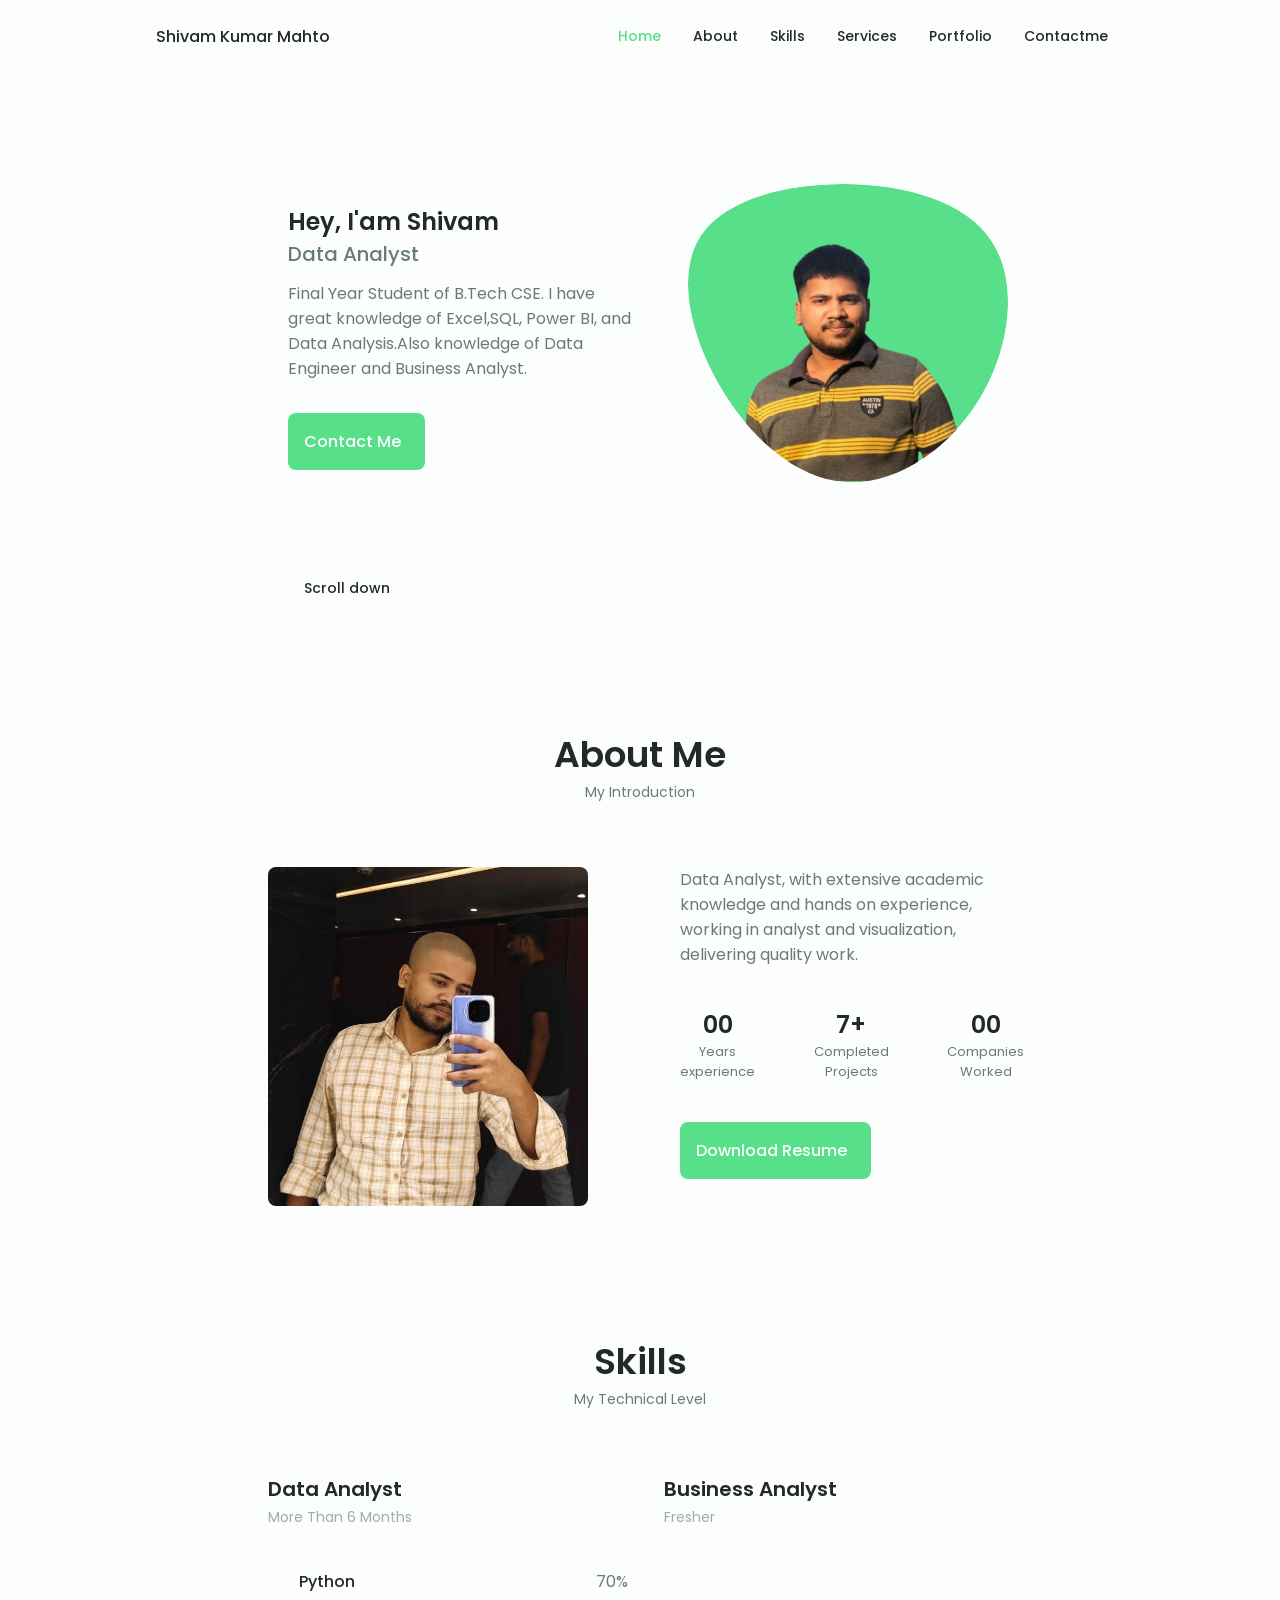
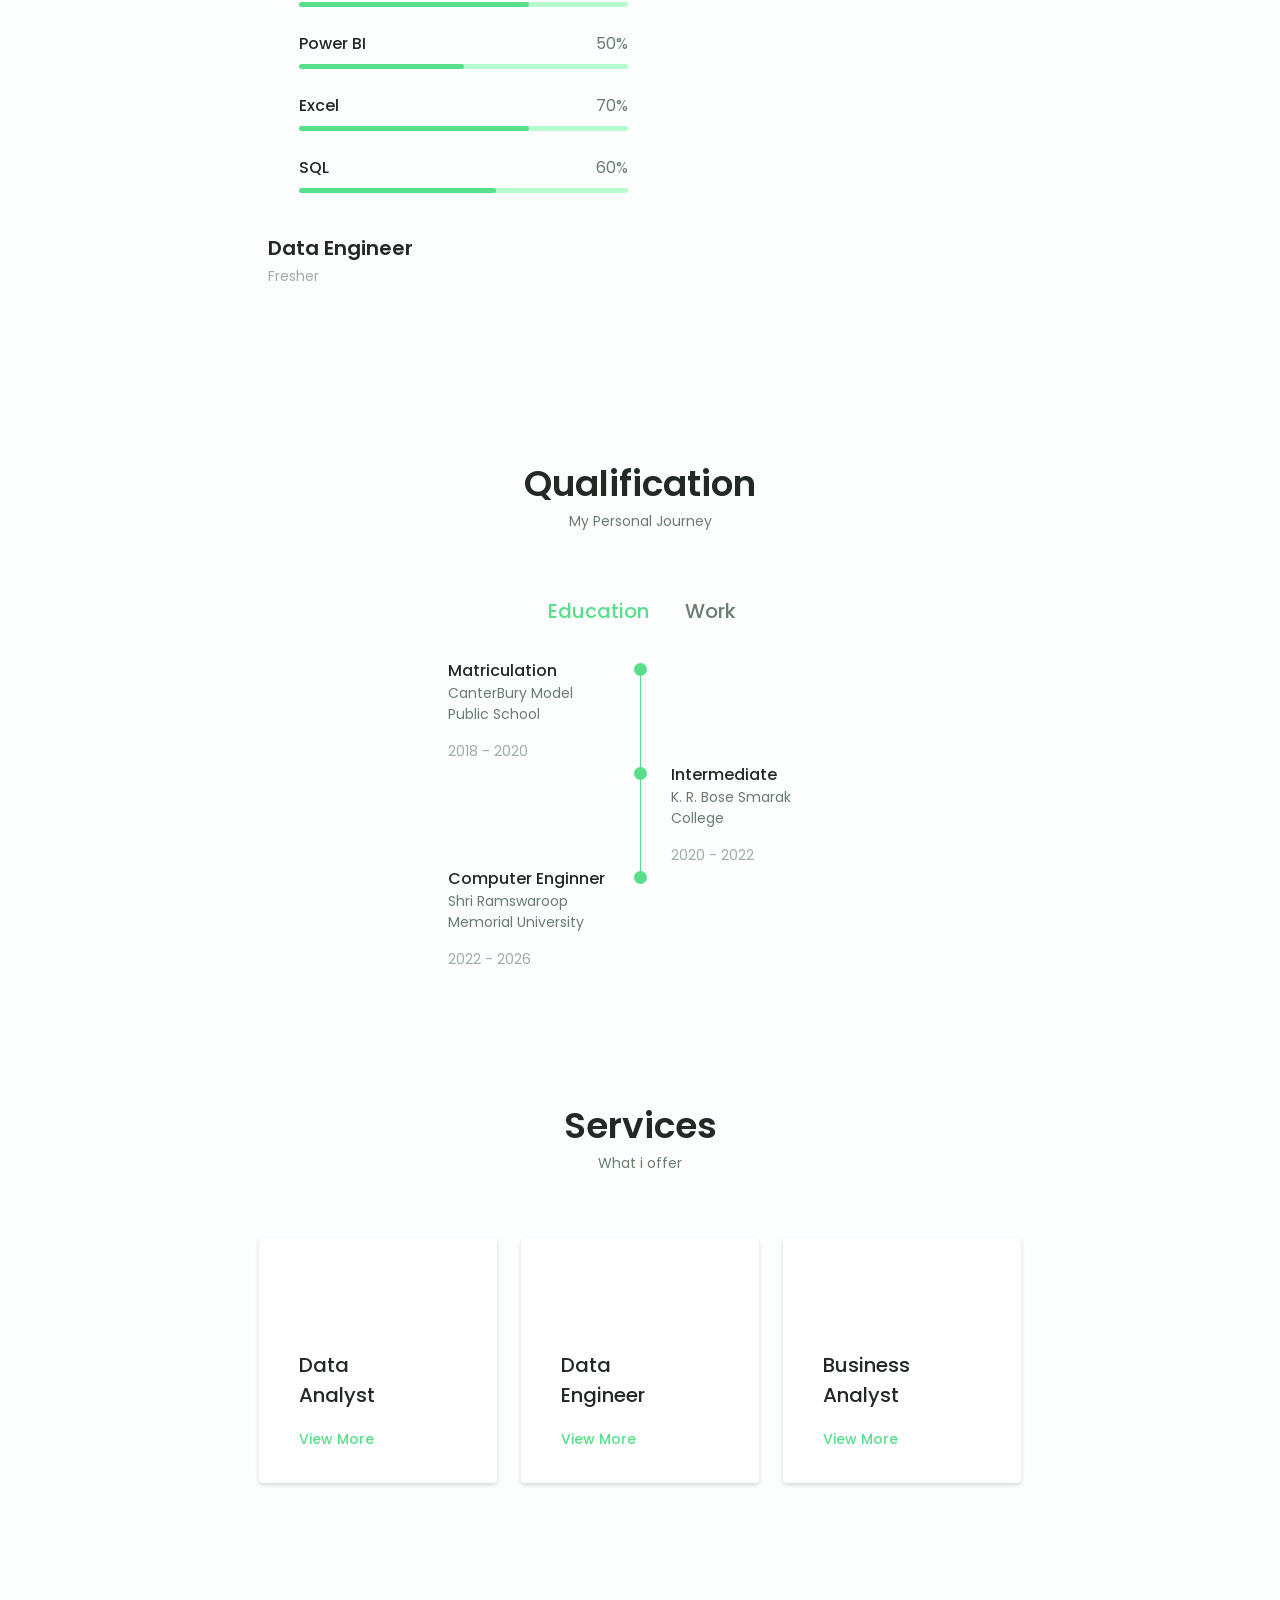
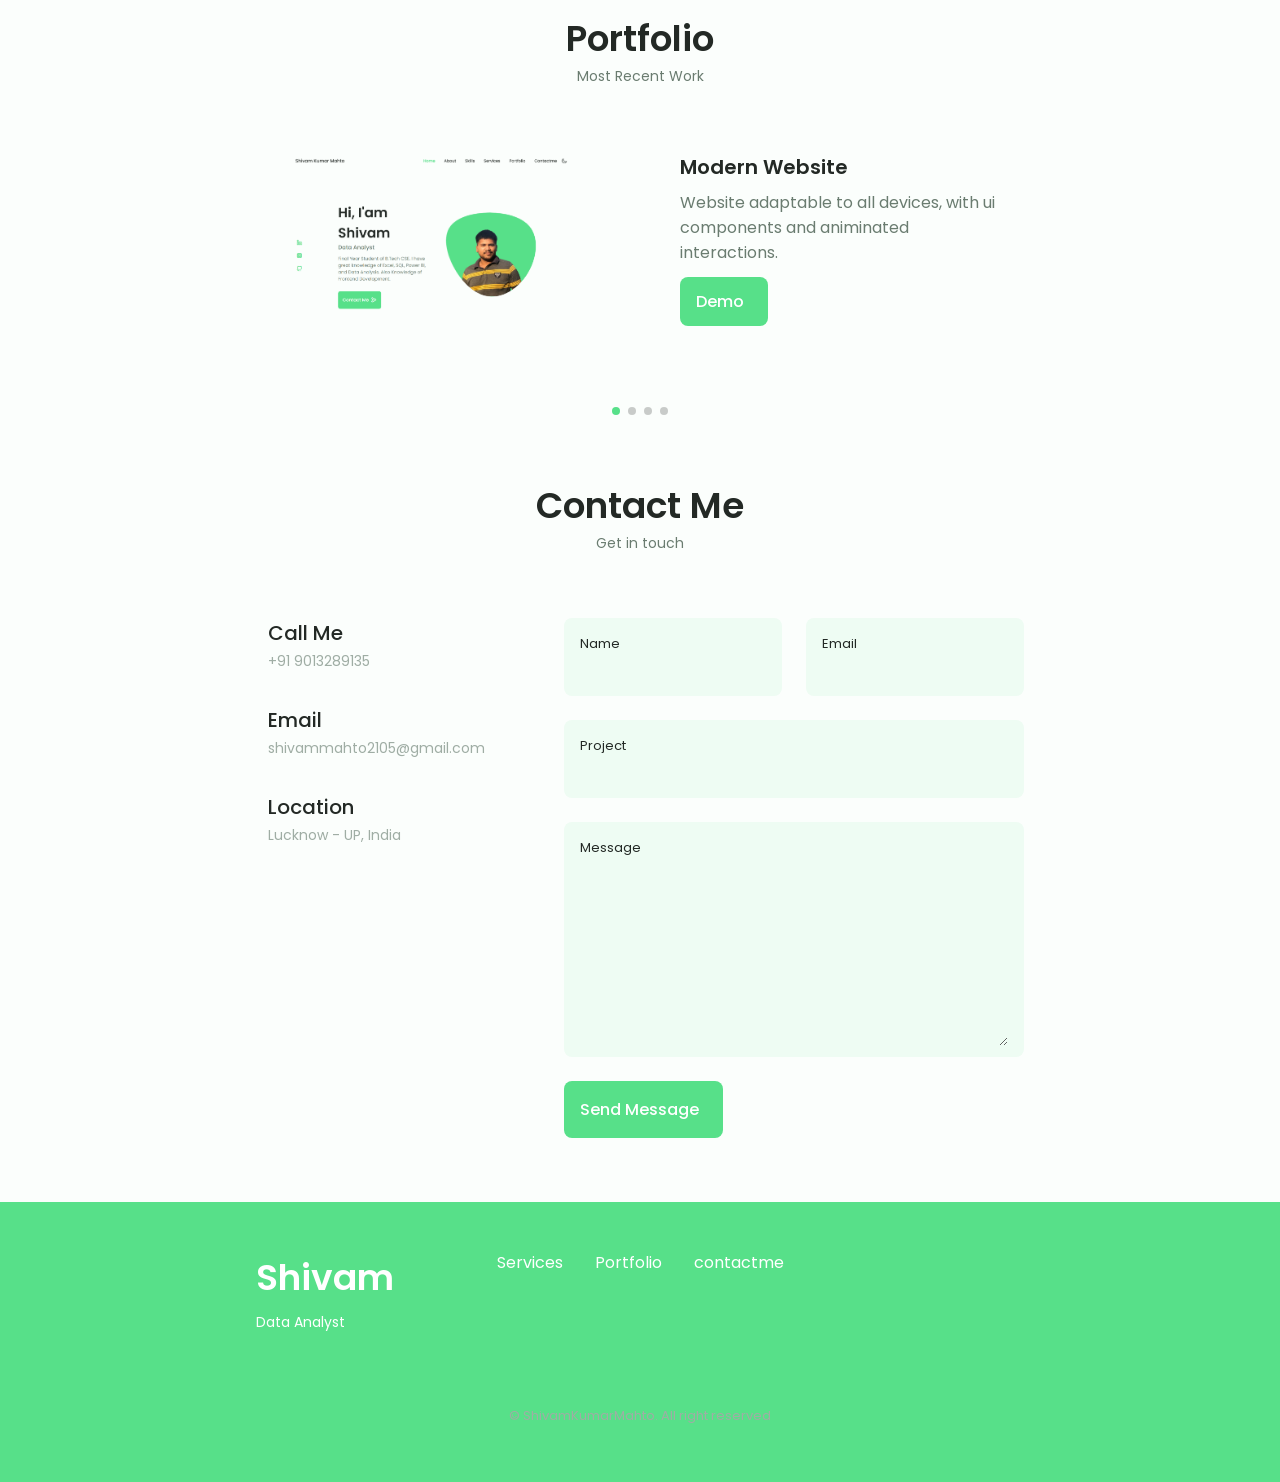
==== commit 94d9292d: "Update" ====
--- a/index.html
+++ b/index.html
@@ -115,10 +115,9 @@
                     </div>
 
                     <div class="home__data">
-                        <h1 class="home__title">Hi, I'am Shivam</h1>
+                        <h1 class="home__title">Hey, I'am Shivam</h1>
                         <h3 class="home__subtitle">Data Analyst</h3>
-                        <p class="home__description">Final Year Student of B.Tech CSE. I have great knowledge of Excel,
-                            SQL, Power BI, and Data Analysis. Also Knowledge of Frontend Development.</p>
+                        <p class="home__description">Final Year Student of B.Tech CSE. I have great knowledge of Excel,SQL, Power BI, and Data Analysis.Also knowledge of Data Engineer and Business Analyst.</p>
                         <a href="#contact" class="button button--flex">
                             Contact Me <i class="uil uil-message button__icon"></i>
                         </a>
@@ -154,7 +153,7 @@
                         </div>
 
                         <div>
-                            <span class="about__info-title">5+</span>
+                            <span class="about__info-title">7+</span>
                             <span class="about__info-name">Completed <br> Projects</span>
                         </div>
 
@@ -244,7 +243,7 @@
                             <i class="uil uil-brackets-curly skills__icon"></i>
 
                             <div>
-                                <h1 class="skills__title">Frontend Developer</h1>
+                                <h1 class="skills__title">Data Engineer</h1>
                                 <span class="skills__subtitle">Fresher</span>
                             </div>
 
@@ -254,41 +253,51 @@
                         <div class="skills__list grid">
                             <div class="skills__data">
                                 <div class="skills__titles">
-                                    <h3 class="skills__name">HTML</h3>
-                                    <span class="skills__number">70%</span>
-                                </div>
-                                <div class="skills__bar">
-                                    <span class="skills__percentage skills__html"></span>
-                                </div>
-                            </div>
-
-                            <div class="skills__data">
-                                <div class="skills__titles">
-                                    <h3 class="skills__name">CSS</h3>
-                                    <span class="skills__number">50%</span>
-                                </div>
-                                <div class="skills__bar">
-                                    <span class="skills__percentage skills__css"></span>
-                                </div>
-                            </div>
-
-                            <div class="skills__data">
-                                <div class="skills__titles">
-                                    <h3 class="skills__name">JavaScript</h3>
+                                    <h3 class="skills__name">Python</h3>
+                                    <span class="skills__number">60%</span>
+                                </div>
+                                <div class="skills__bar">
+                                    <span class="skills__percentage skills__python"></span>
+                                </div>
+                            </div>
+
+                            <div class="skills__data">
+                                <div class="skills__titles">
+                                    <h3 class="skills__name">Pyspark</h3>
                                     <span class="skills__number">40%</span>
                                 </div>
                                 <div class="skills__bar">
-                                    <span class="skills__percentage skills__js"></span>
-                                </div>
-                            </div>
-
-                            <div class="skills__data">
-                                <div class="skills__titles">
-                                    <h3 class="skills__name">React</h3>
+                                    <span class="skills__percentage skills__pyspark"></span>
+                                </div>
+                            </div>
+
+                            <div class="skills__data">
+                                <div class="skills__titles">
+                                    <h3 class="skills__name">SQL</h3>
+                                    <span class="skills__number">55%</span>
+                                </div>
+                                <div class="skills__bar">
+                                    <span class="skills__percentage skills__sql"></span>
+                                </div>
+                            </div>
+
+                            <div class="skills__data">
+                                <div class="skills__titles">
+                                    <h3 class="skills__name">AWS</h3>
                                     <span class="skills__number">40%</span>
                                 </div>
                                 <div class="skills__bar">
-                                    <span class="skills__percentage skills__react"></span>
+                                    <span class="skills__percentage skills__aws"></span>
+                                </div>
+                            </div>
+
+                            <div class="skills__data">
+                                <div class="skills__titles">
+                                    <h3 class="skills__name">Snowflake</h3>
+                                    <span class="skills__number">40%</span>
+                                </div>
+                                <div class="skills__bar">
+                                    <span class="skills__percentage skills__snowflake"></span>
                                 </div>
                             </div>
 
@@ -437,11 +446,11 @@
                         <!--==================== QUALIFICATION  1 ====================-->
                         <div class="qualification__data">
                             <div>
-                                <h3 class="qualification__title">Computer Executive</h3>
-                                <span class="qualification__subtitle">Aisect - Ltd</span>
+                                <h3 class="qualification__title">Data & IT Support Intern</h3>
+                                <span class="qualification__subtitle">Winprage Info Media Pvt. Ltd</span>
                                 <div class="qualification__calendar">
                                     <i class="uil uil-calendar-alt"></i>
-                                    2026 - 2026
+                                    2025 - 2026
                                 </div>
                             </div>
 
@@ -503,7 +512,7 @@
                 <div class="services__content">
                     <div>
                         <i class="uil uil-arrow services__icon"></i>
-                        <h3 class="services__title">Frontend <br> Developer</h3>
+                        <h3 class="services__title">Data <br> Engineer</h3>
                     </div>
 
                     <span class="button button--flex button--small button--link services__button">
@@ -513,25 +522,25 @@
 
                     <div class="services__modal">
                         <div class="services__modal-content">
-                            <h4 class="services__modal-title">Frontend <br> Developer</h4>
+                            <h4 class="services__modal-title">Data <br> Engineer</h4>
                             <i class="uil uil-times services__modal-close"></i>
 
                             <ul class="services__modal-services grid">
                                 <li class="services__modal-service">
                                     <i class="uil uil-check-circle services__modal-icon"></i>
-                                    <p>I develop the dashboard.</p>
-                                </li>
-                                <li class="services__modal-service">
-                                    <i class="uil uil-check-circle services__modal-icon"></i>
-                                    <p>Analysis the data.</p>
-                                </li>
-                                <li class="services__modal-service">
-                                    <i class="uil uil-check-circle services__modal-icon"></i>
-                                    <p>Making Exploratory data Analysis.</p>
-                                </li>
-                                <li class="services__modal-service">
-                                    <i class="uil uil-check-circle services__modal-icon"></i>
-                                    <p>Write Sql query to find answer.</p>
+                                    <p>Build and maintain data pipelines.</p>
+                                </li>
+                                <li class="services__modal-service">
+                                    <i class="uil uil-check-circle services__modal-icon"></i>
+                                    <p>Perform data cleaning and transformation.</p>
+                                </li>
+                                <li class="services__modal-service">
+                                    <i class="uil uil-check-circle services__modal-icon"></i>
+                                    <p>Work with databases and write SQL queries.</p>
+                                </li>
+                                <li class="services__modal-service">
+                                    <i class="uil uil-check-circle services__modal-icon"></i>
+                                    <p>Support data integration and ETL processes.</p>
                                 </li>
                             </ul>
                         </div>
@@ -557,19 +566,19 @@
                             <ul class="services__modal-services grid">
                                 <li class="services__modal-service">
                                     <i class="uil uil-check-circle services__modal-icon"></i>
-                                    <p>I develop the dashboard.</p>
-                                </li>
-                                <li class="services__modal-service">
-                                    <i class="uil uil-check-circle services__modal-icon"></i>
-                                    <p>Analysis the data.</p>
-                                </li>
-                                <li class="services__modal-service">
-                                    <i class="uil uil-check-circle services__modal-icon"></i>
-                                    <p>Making Exploratory data Analysis.</p>
-                                </li>
-                                <li class="services__modal-service">
-                                    <i class="uil uil-check-circle services__modal-icon"></i>
-                                    <p>Write Sql query to find answer.</p>
+                                    <p>Gather and analyze business requirements.</p>
+                                </li>
+                                <li class="services__modal-service">
+                                    <i class="uil uil-check-circle services__modal-icon"></i>
+                                    <p>Prepare reports and business insights.</p>
+                                </li>
+                                <li class="services__modal-service">
+                                    <i class="uil uil-check-circle services__modal-icon"></i>
+                                    <p>Work with stakeholders to define solutions.</p>
+                                </li>
+                                <li class="services__modal-service">
+                                    <i class="uil uil-check-circle services__modal-icon"></i>
+                                    <p>Support decision-making with data analysis.</p>
                                 </li>
                             </ul>
                         </div>
@@ -606,11 +615,11 @@
                         <img src="assets/img/portfolio2.png" alt="" class="portfolio__img">
 
                         <div class="portfolio__data">
-                            <h3 class="portfolio__title">Mobile Sales Dashboard</h3>
-                            <p class="portfolio__description">Mobile Sales Dashboard in Power BI for analyzing sales
-                                metrics and customer trends to support data-driven decisions.</p>
-                            <a href="https://github.com/ShivamMahto2105/PowerBI-Dashboards/tree/main/2%20Mobile%20Sales%20Dashboard"
-                                target="_blank" class="button button--flex button--small portfolio__button">
+                            <h3 class="portfolio__title">Data Warehouse Project</h3>
+                            <p class="portfolio__description">Built a data warehouse using SQL Server to analyze sales
+                                data and generate business insights.</p>
+                            <a href="https://github.com/ShivamMahto2105/SQL-DWH-PROJECT" target="_blank"
+                                class="button button--flex button--small portfolio__button">
                                 Demo
                                 <i class="uil uil-arrow-right button__icon"></i>
                             </a>
@@ -633,6 +642,23 @@
                             </a>
                         </div>
                     </div>
+
+                    <!--==================== PORTFOLIO 4 ====================-->
+                    <div class="portfolio__content grid swiper-slide">
+                        <img src="assets/img/portfolio4.png" alt="" class="portfolio__img">
+
+                        <div class="portfolio__data">
+                            <h3 class="portfolio__title">Amazon Sales Dashboard</h3>
+                            <p class="portfolio__description">Built an Amazon Sales Dashboard in Power BI to analyze
+                                sales performance and customer trends.</p>
+                            <a href="https://github.com/ShivamMahto2105/PowerBI-Dashboards/tree/main/3%20Amazon%20Sales%20Dashboard"
+                                target="_blank" class="button button--flex button--small portfolio__button">
+                                Demo
+                                <i class="uil uil-arrow-right button__icon"></i>
+                            </a>
+                        </div>
+                    </div>
+
                 </div>
 
                 <!-- Add Rows -->
--- a/assets/css/style.css
+++ b/assets/css/style.css
@@ -312,9 +312,9 @@
   grid-column: 1/3;
 }
 
-.home__title{
-  font-size: var(--big-font-size);
-}
+/* .home__title{
+  font-size: ;
+} */
 
 .home__subtitle{
   font-size: var(--h3-font-size);
@@ -516,13 +516,16 @@
 .skills__html{
   width: 70%;
 }
-.skills__css{
-  width: 50%;
-}
-.skills__js{
+.skills__pyspark{
   width: 40%;
 }
-.skills__react{
+.skills__sql{
+  width: 55%;
+}
+.skills__aws{
+  width: 40%;
+}
+.skills__snowflake{
   width: 40%;
 }
 .skills__python{
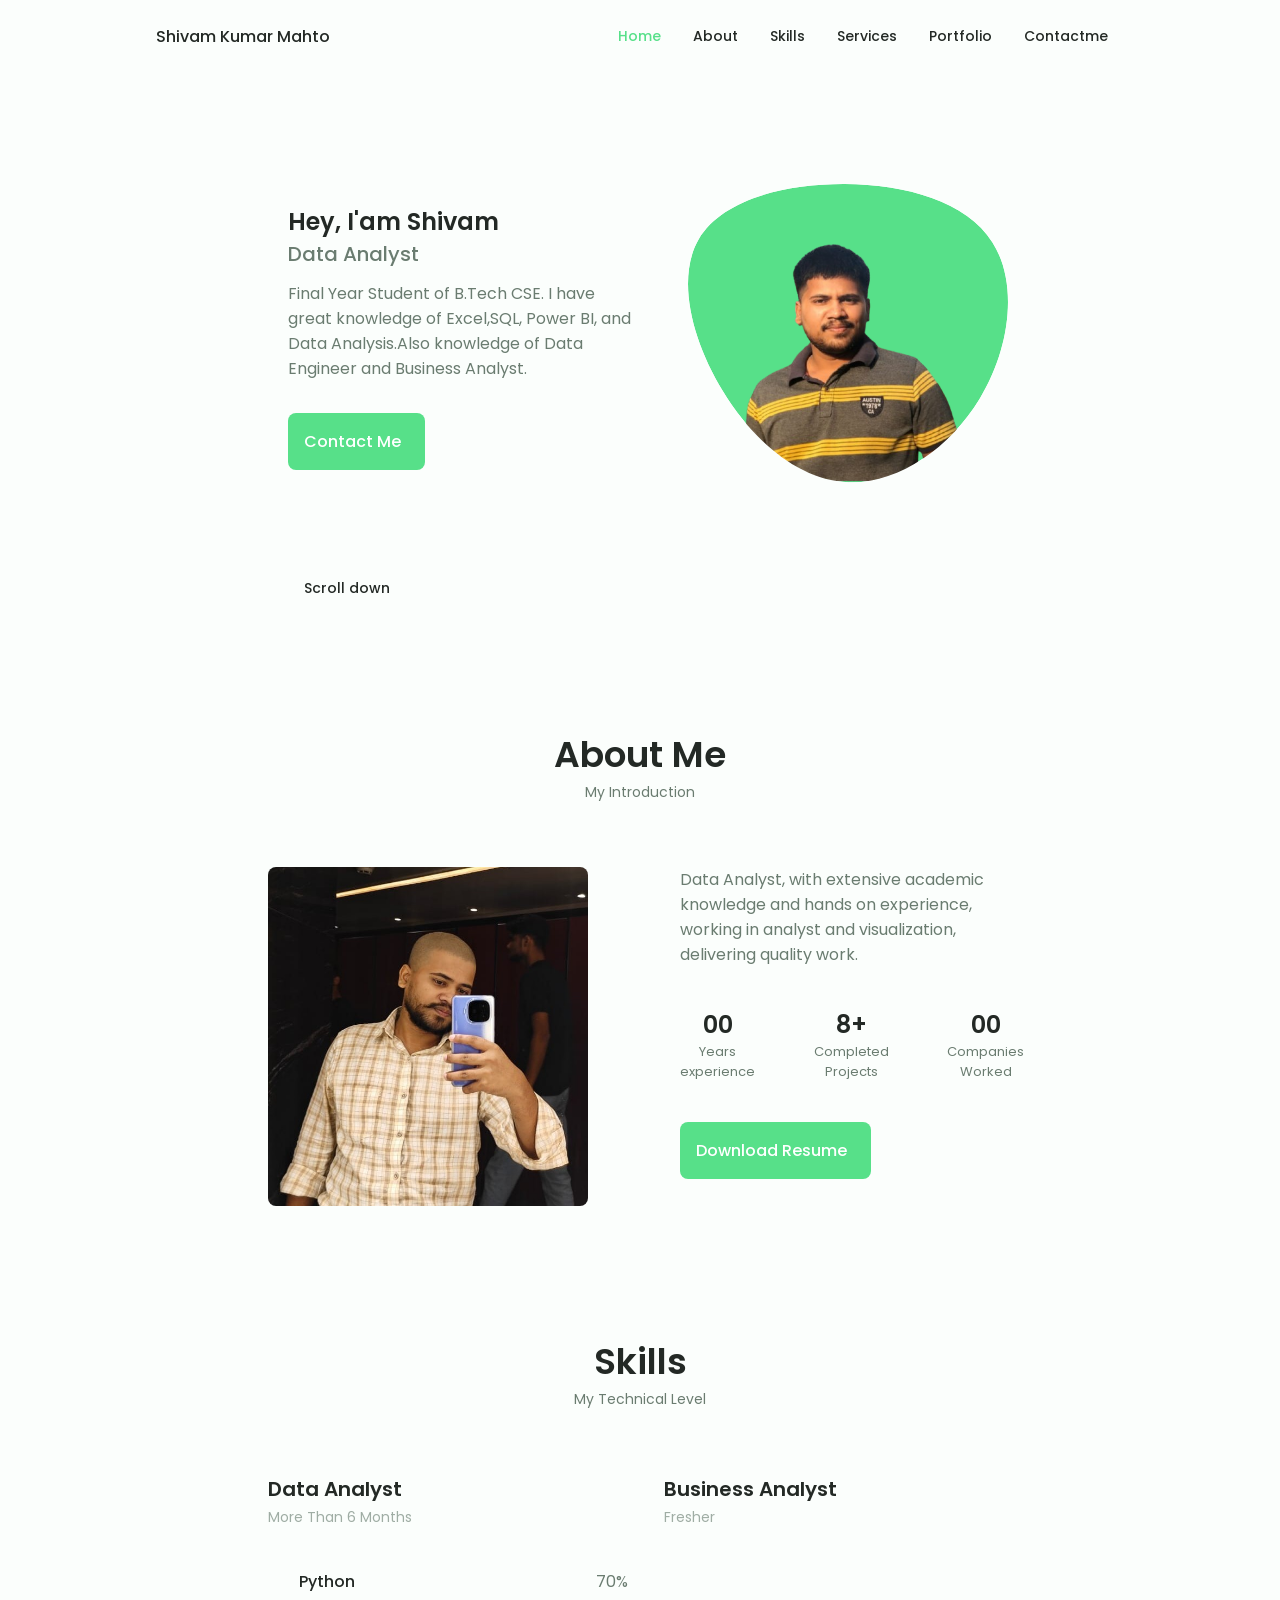
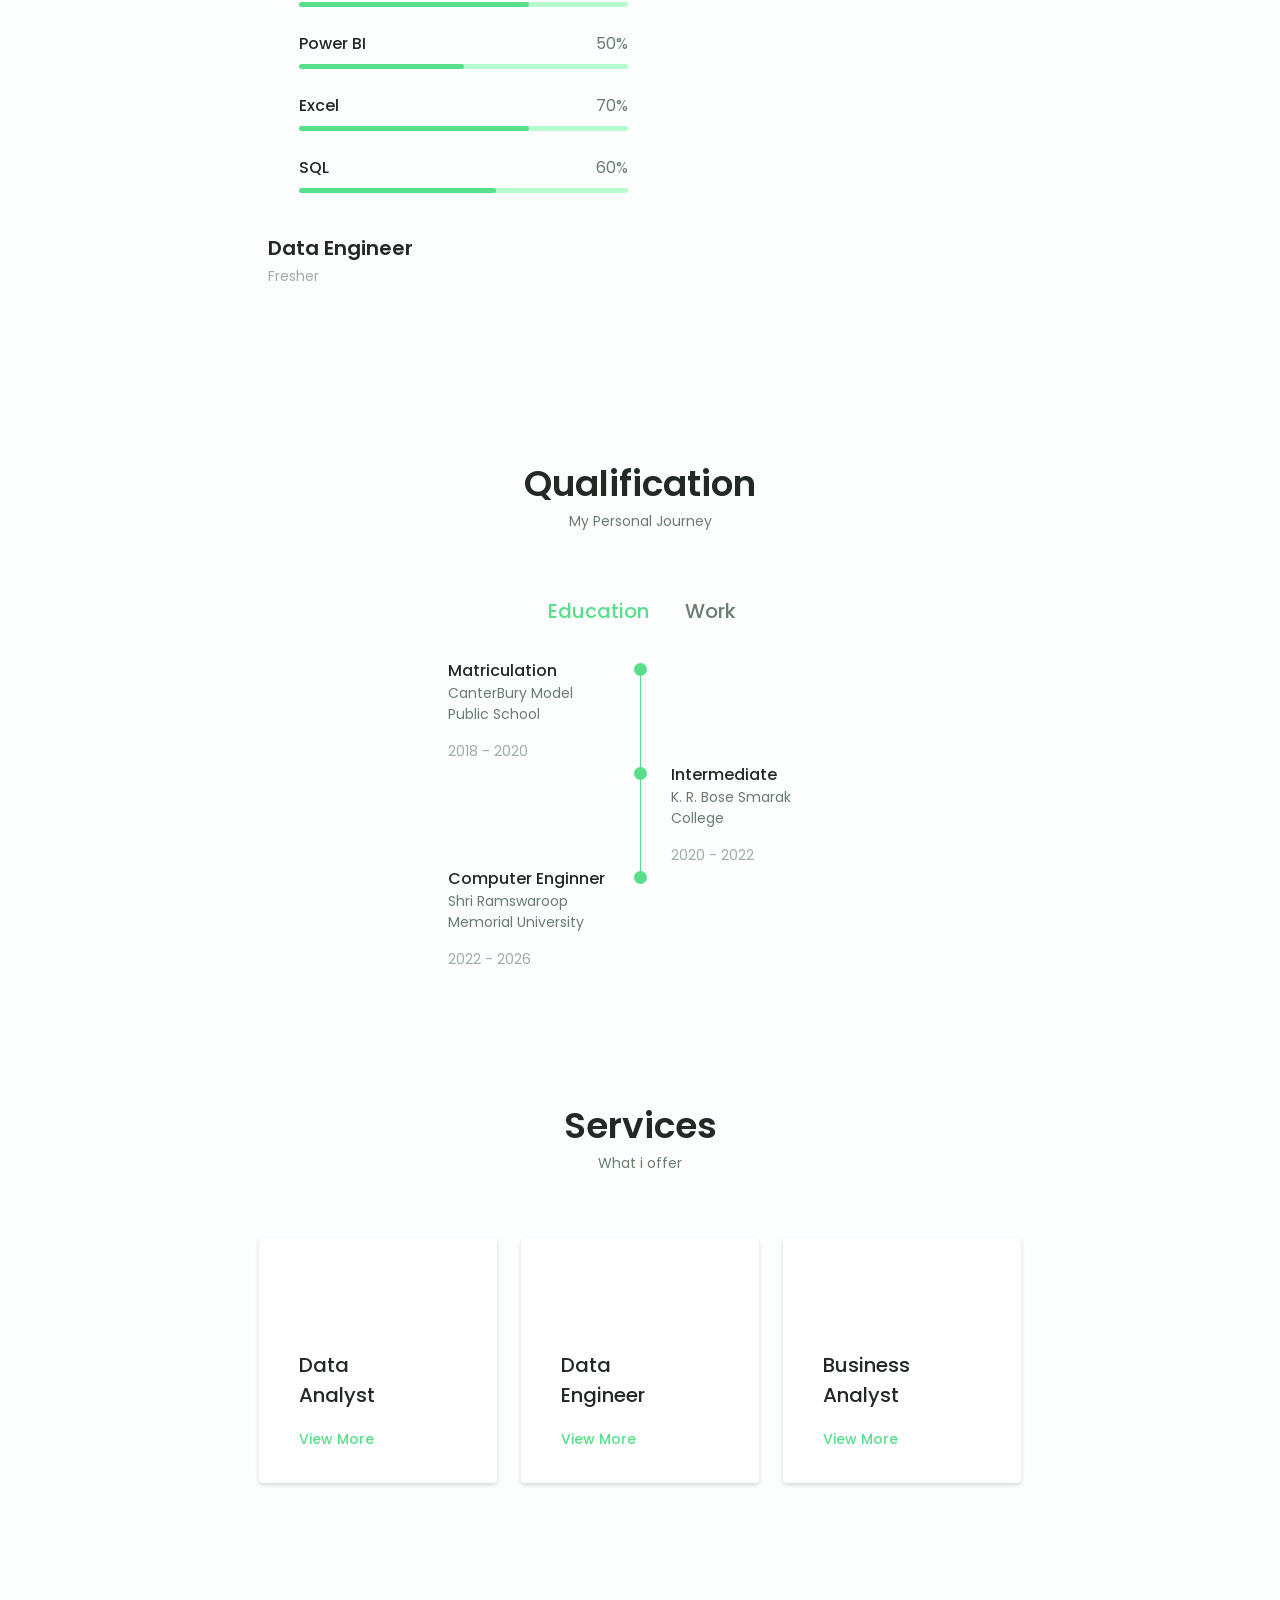
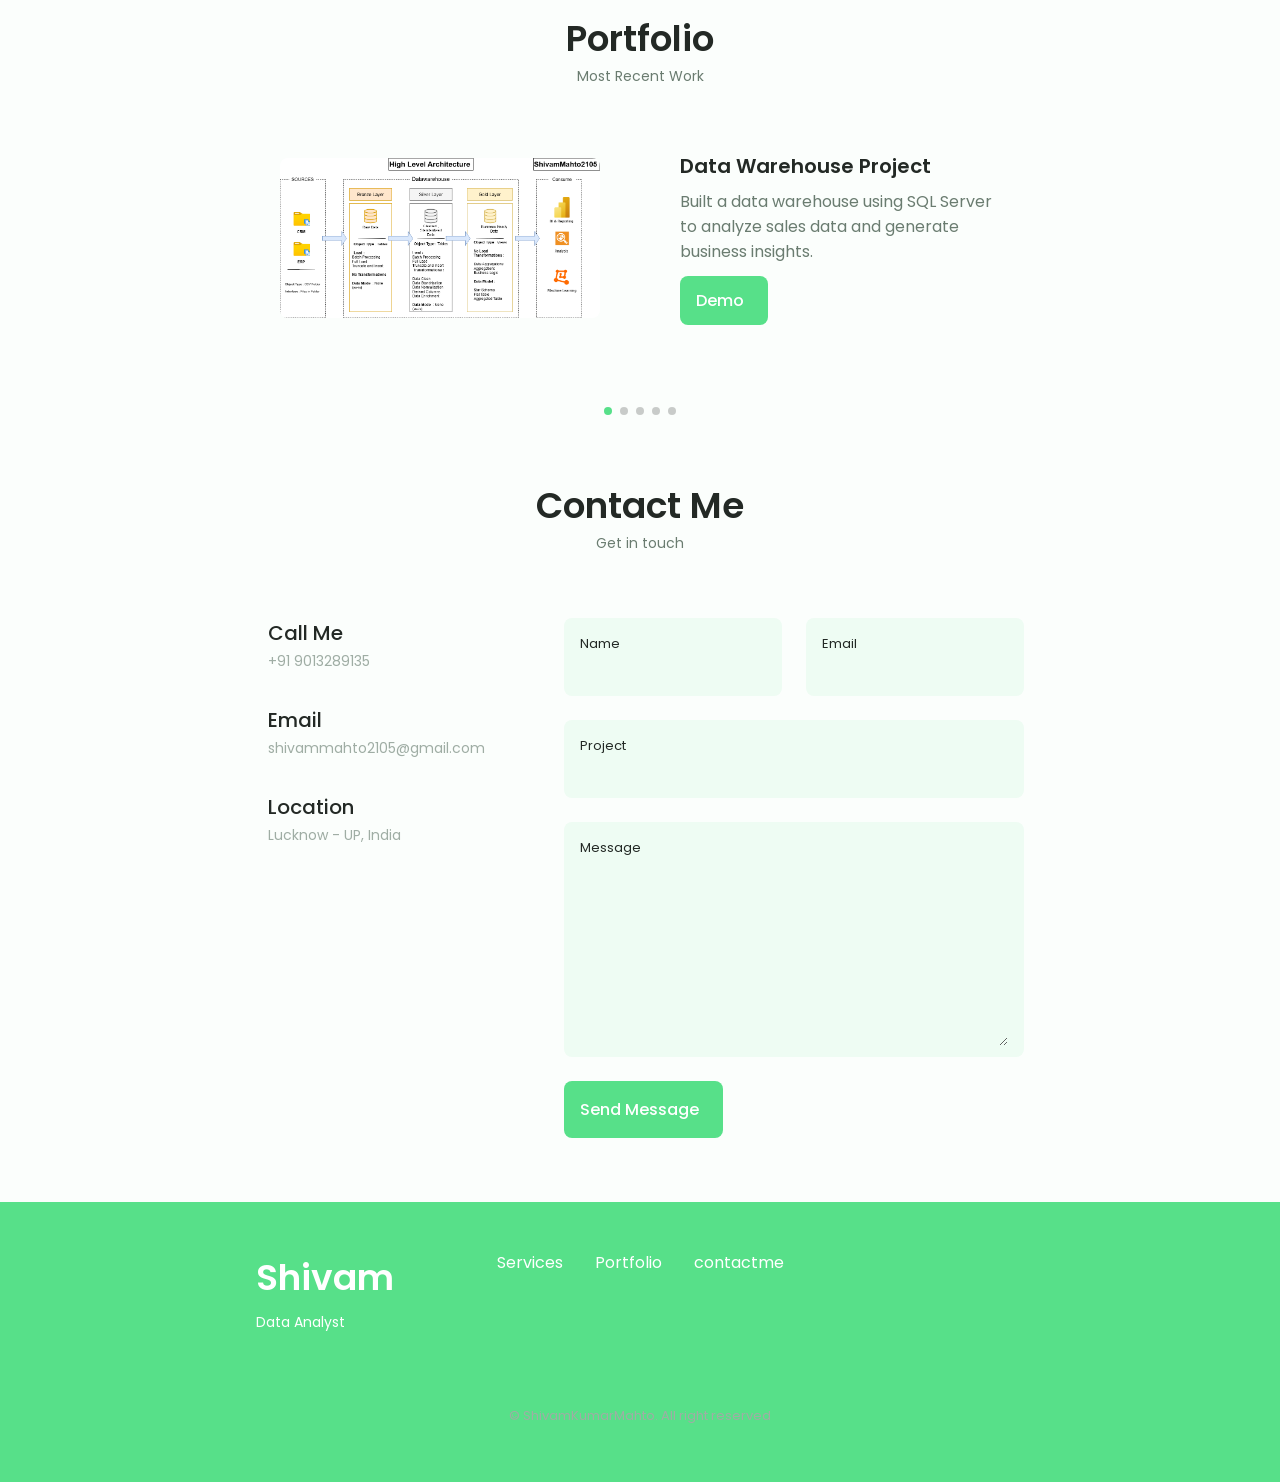
==== commit 6997b612: "Update" ====
--- a/index.html
+++ b/index.html
@@ -117,7 +117,9 @@
                     <div class="home__data">
                         <h1 class="home__title">Hey, I'am Shivam</h1>
                         <h3 class="home__subtitle">Data Analyst</h3>
-                        <p class="home__description">Final Year Student of B.Tech CSE. I have great knowledge of Excel,SQL, Power BI, and Data Analysis.Also knowledge of Data Engineer and Business Analyst.</p>
+                        <p class="home__description">Final Year Student of B.Tech CSE. I have great knowledge of
+                            Excel,SQL, Power BI, and Data Analysis.Also knowledge of Data Engineer and Business Analyst.
+                        </p>
                         <a href="#contact" class="button button--flex">
                             Contact Me <i class="uil uil-message button__icon"></i>
                         </a>
@@ -153,7 +155,7 @@
                         </div>
 
                         <div>
-                            <span class="about__info-title">7+</span>
+                            <span class="about__info-title">8+</span>
                             <span class="about__info-name">Completed <br> Projects</span>
                         </div>
 
@@ -594,23 +596,8 @@
 
             <div class="portfolio__container container swiper-container">
                 <div class="swiper-wrapper">
+
                     <!--==================== PORTFOLIO 1 ====================-->
-                    <div class="portfolio__content grid swiper-slide">
-                        <img src="assets/img/portfolio1.png" alt="" class="portfolio__img">
-
-                        <div class="portfolio__data">
-                            <h3 class="portfolio__title">Modern Website</h3>
-                            <p class="portfolio__description">Website adaptable to all devices, with ui components and
-                                animinated interactions.</p>
-                            <a href="https://shivammahto2105.github.io/Portfolio/index.html" target="_blank"
-                                class="button button--flex button--small portfolio__button">
-                                Demo
-                                <i class="uil uil-arrow-right button__icon"></i>
-                            </a>
-                        </div>
-                    </div>
-
-                    <!--==================== PORTFOLIO 2 ====================-->
                     <div class="portfolio__content grid swiper-slide">
                         <img src="assets/img/portfolio2.png" alt="" class="portfolio__img">
 
@@ -620,6 +607,23 @@
                                 data and generate business insights.</p>
                             <a href="https://github.com/ShivamMahto2105/SQL-DWH-PROJECT" target="_blank"
                                 class="button button--flex button--small portfolio__button">
+                                Demo
+                                <i class="uil uil-arrow-right button__icon"></i>
+                            </a>
+                        </div>
+                    </div>
+
+                    <!--==================== PORTFOLIO 2 ====================-->
+                    <div class="portfolio__content grid swiper-slide">
+                        <img src="assets/img/portfolio5.png" alt="" class="portfolio__img">
+
+                        <div class="portfolio__data">
+                            <h3 class="portfolio__title">Employee Analytics</h3>
+                            <p class="portfolio__description">Created an Employee Analytics system by generating data
+                                using Python and analyzing it with SQL queries to extract employee and department
+                                insights.</p>
+                            <a href="https://github.com/ShivamMahto2105/PowerBI-Dashboards/tree/main/3%20Amazon%20Sales%20Dashboard"
+                                target="_blank" class="button button--flex button--small portfolio__button">
                                 Demo
                                 <i class="uil uil-arrow-right button__icon"></i>
                             </a>
@@ -645,6 +649,22 @@
 
                     <!--==================== PORTFOLIO 4 ====================-->
                     <div class="portfolio__content grid swiper-slide">
+                        <img src="assets/img/portfolio1.png" alt="" class="portfolio__img">
+
+                        <div class="portfolio__data">
+                            <h3 class="portfolio__title">Modern Website</h3>
+                            <p class="portfolio__description">Website adaptable to all devices, with ui components and
+                                animinated interactions.</p>
+                            <a href="https://shivammahto2105.github.io/Portfolio/index.html" target="_blank"
+                                class="button button--flex button--small portfolio__button">
+                                Demo
+                                <i class="uil uil-arrow-right button__icon"></i>
+                            </a>
+                        </div>
+                    </div>
+
+                    <!--==================== PORTFOLIO 5 ====================-->
+                    <div class="portfolio__content grid swiper-slide">
                         <img src="assets/img/portfolio4.png" alt="" class="portfolio__img">
 
                         <div class="portfolio__data">
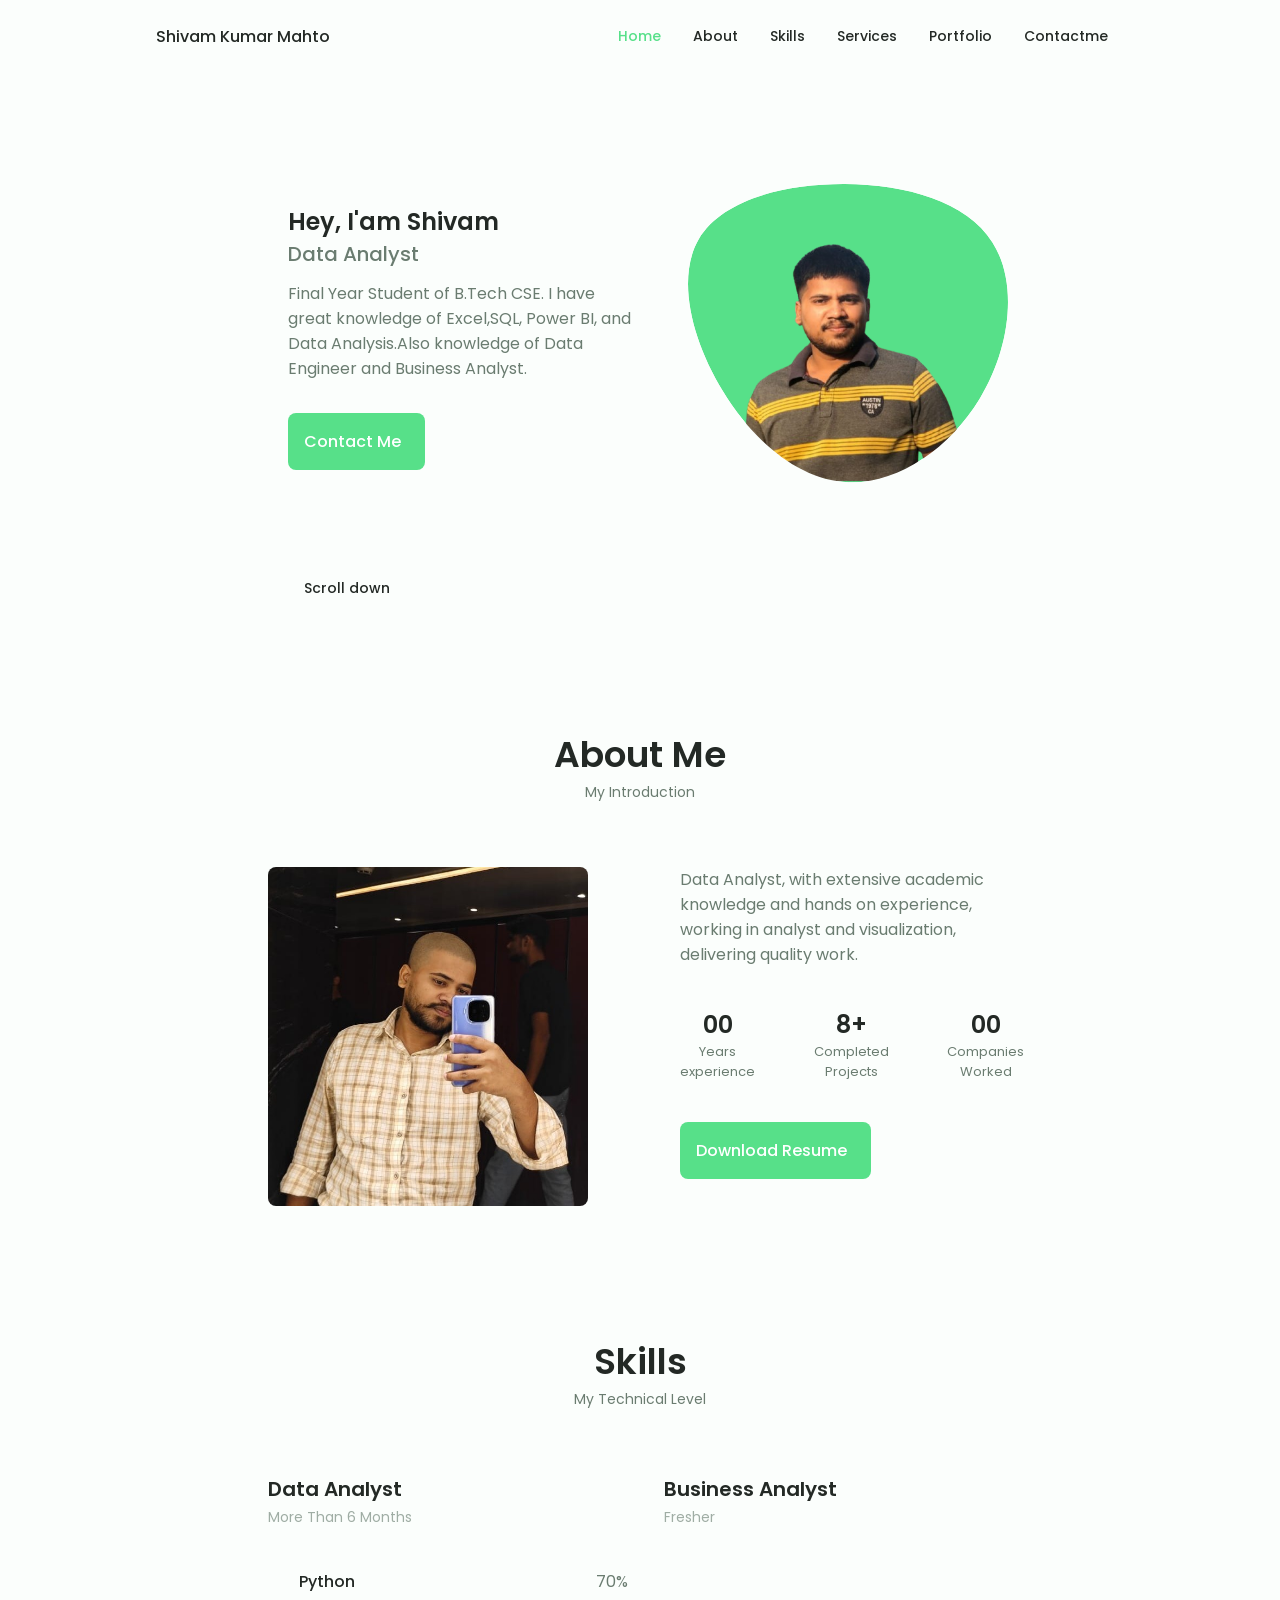
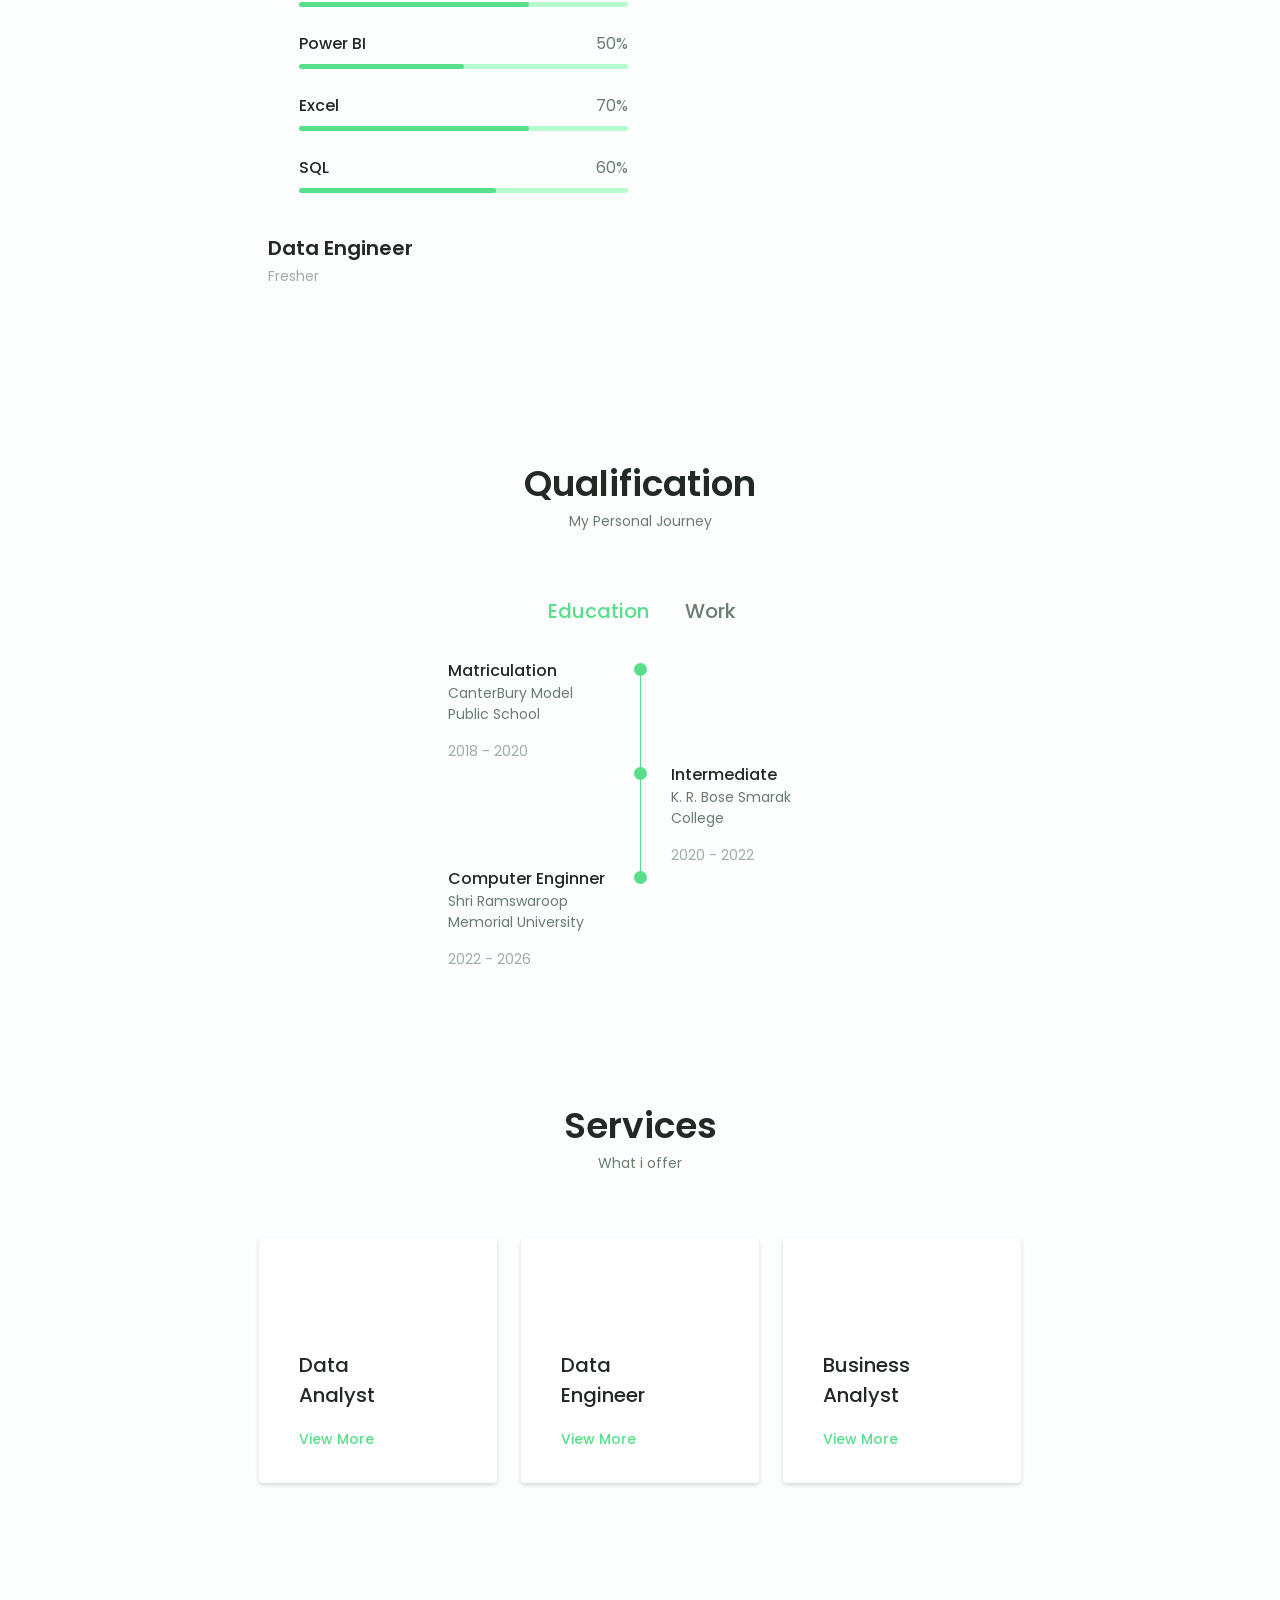
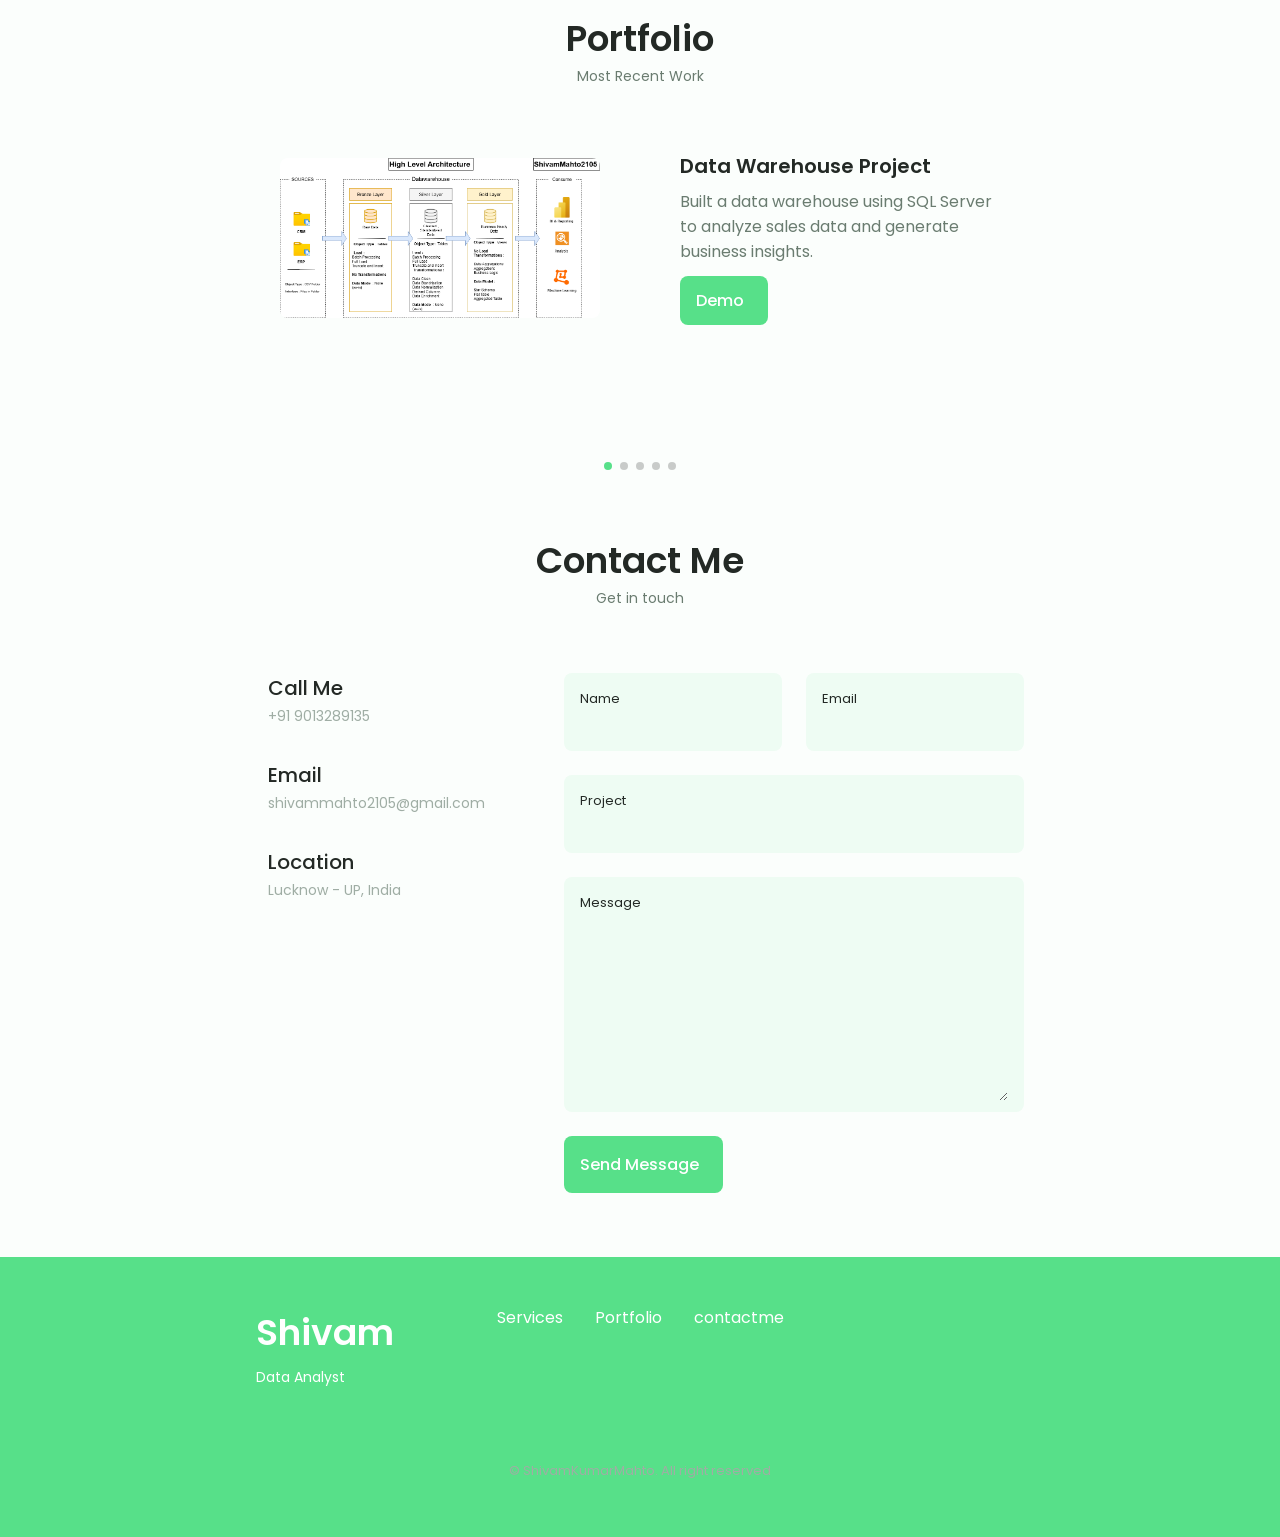
==== commit 9925842b: "portfolio update" ====
--- a/index.html
+++ b/index.html
@@ -615,14 +615,14 @@
 
                     <!--==================== PORTFOLIO 2 ====================-->
                     <div class="portfolio__content grid swiper-slide">
-                        <img src="assets/img/portfolio5.png" alt="" class="portfolio__img">
+                        <img src="assets/img/Portfolio5.png" alt="" class="portfolio__img">
 
                         <div class="portfolio__data">
                             <h3 class="portfolio__title">Employee Analytics</h3>
                             <p class="portfolio__description">Created an Employee Analytics system by generating data
                                 using Python and analyzing it with SQL queries to extract employee and department
                                 insights.</p>
-                            <a href="https://github.com/ShivamMahto2105/PowerBI-Dashboards/tree/main/3%20Amazon%20Sales%20Dashboard"
+                            <a href="https://github.com/ShivamMahto2105/Data-Analyst-Projects/tree/main/2%20Employee%20Analytics"
                                 target="_blank" class="button button--flex button--small portfolio__button">
                                 Demo
                                 <i class="uil uil-arrow-right button__icon"></i>
@@ -668,10 +668,9 @@
                         <img src="assets/img/portfolio4.png" alt="" class="portfolio__img">
 
                         <div class="portfolio__data">
-                            <h3 class="portfolio__title">Amazon Sales Dashboard</h3>
-                            <p class="portfolio__description">Built an Amazon Sales Dashboard in Power BI to analyze
-                                sales performance and customer trends.</p>
-                            <a href="https://github.com/ShivamMahto2105/PowerBI-Dashboards/tree/main/3%20Amazon%20Sales%20Dashboard"
+                            <h3 class="portfolio__title">Supply Chain Analysis Dashboard</h3>
+                            <p class="portfolio__description">Built a Supply Chain Analytics Dashboard in Power BI to analyze procurement, inventory, and logistics performance, enabling data-driven decision-making.</p>
+                            <a href="https://github.com/ShivamMahto2105/PowerBI-Dashboards/tree/main/4%20Supply%20Chain%20Performance%20Analysis%20Dashboard"
                                 target="_blank" class="button button--flex button--small portfolio__button">
                                 Demo
                                 <i class="uil uil-arrow-right button__icon"></i>
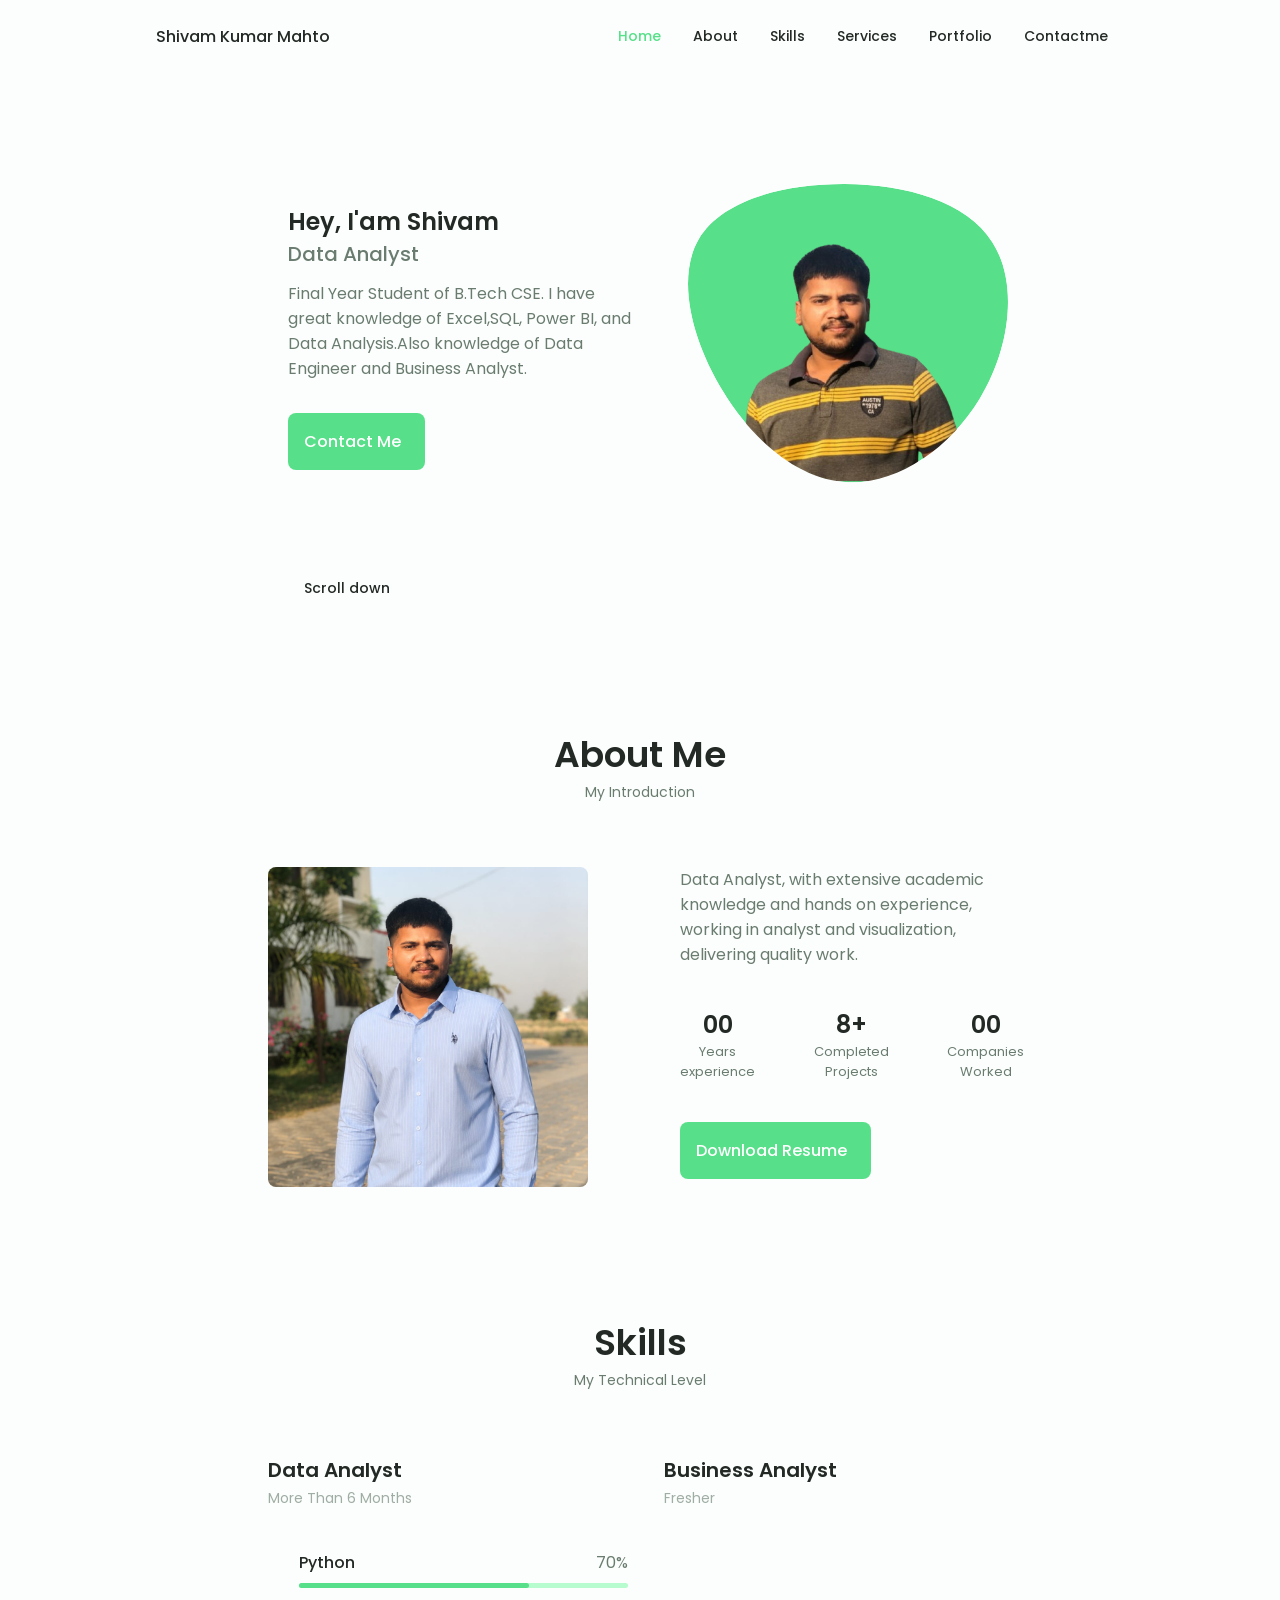
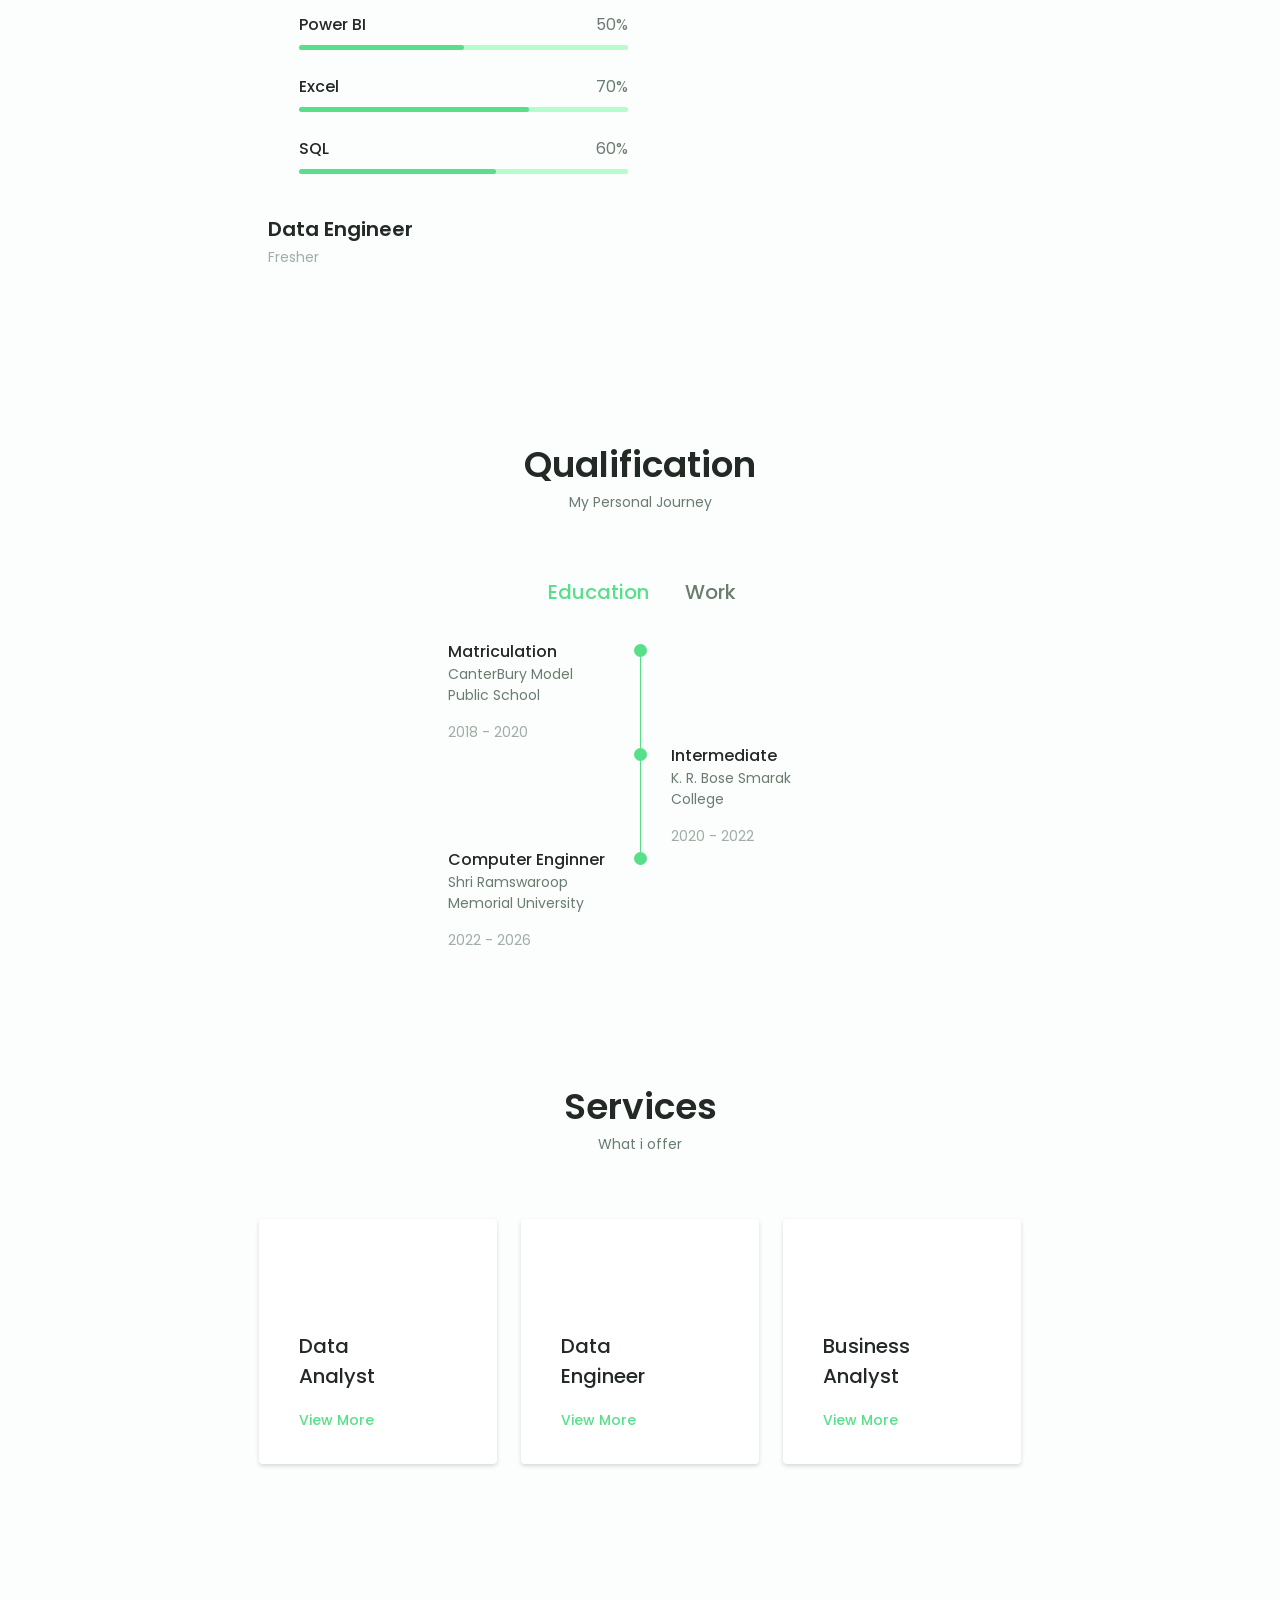
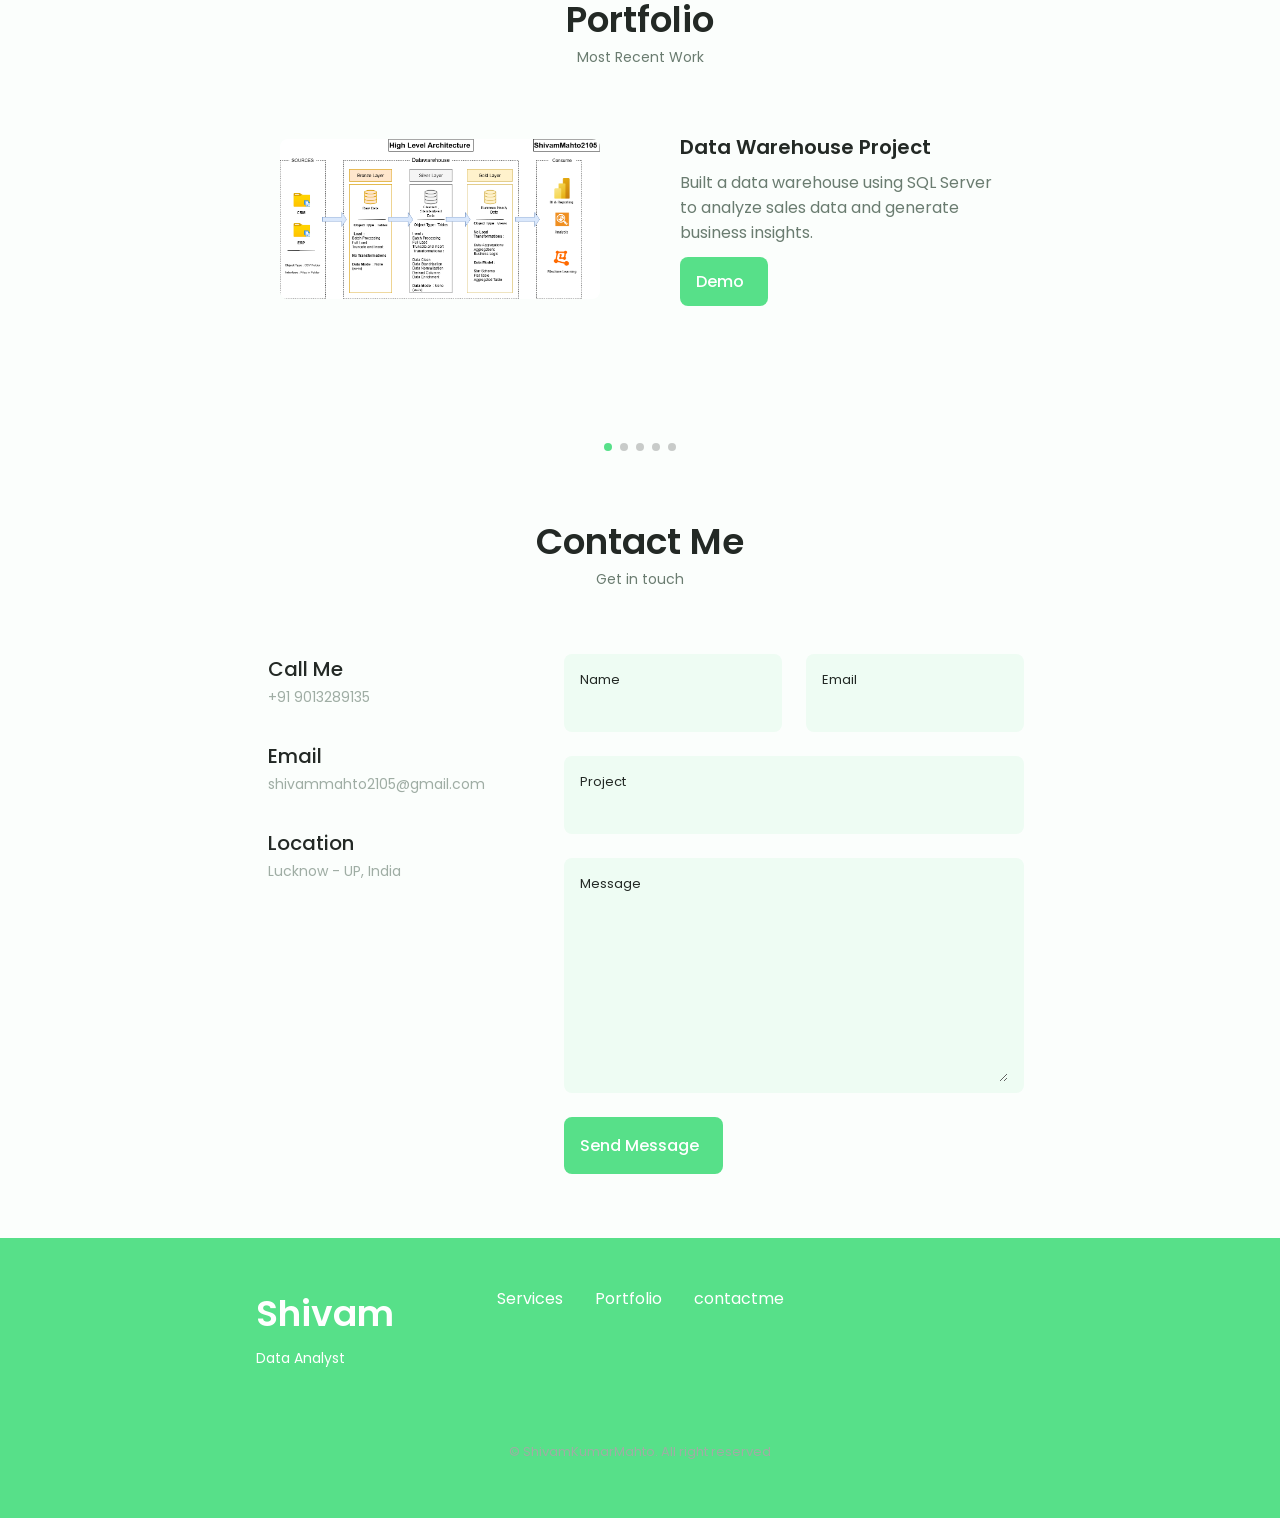
==== commit 38d69039: "Update" ====
--- a/index.html
+++ b/index.html
@@ -142,7 +142,7 @@
             <span class="section__subtitle">My Introduction</span>
 
             <div class="about__container container grid">
-                <img src="assets/img/about.jpg" alt="" class="about__img">
+                <img src="assets/img/about.jpeg" alt="" class="about__img">
 
                 <div class="about__data">
                     <p class="about__description">Data Analyst, with extensive academic knowledge and hands on
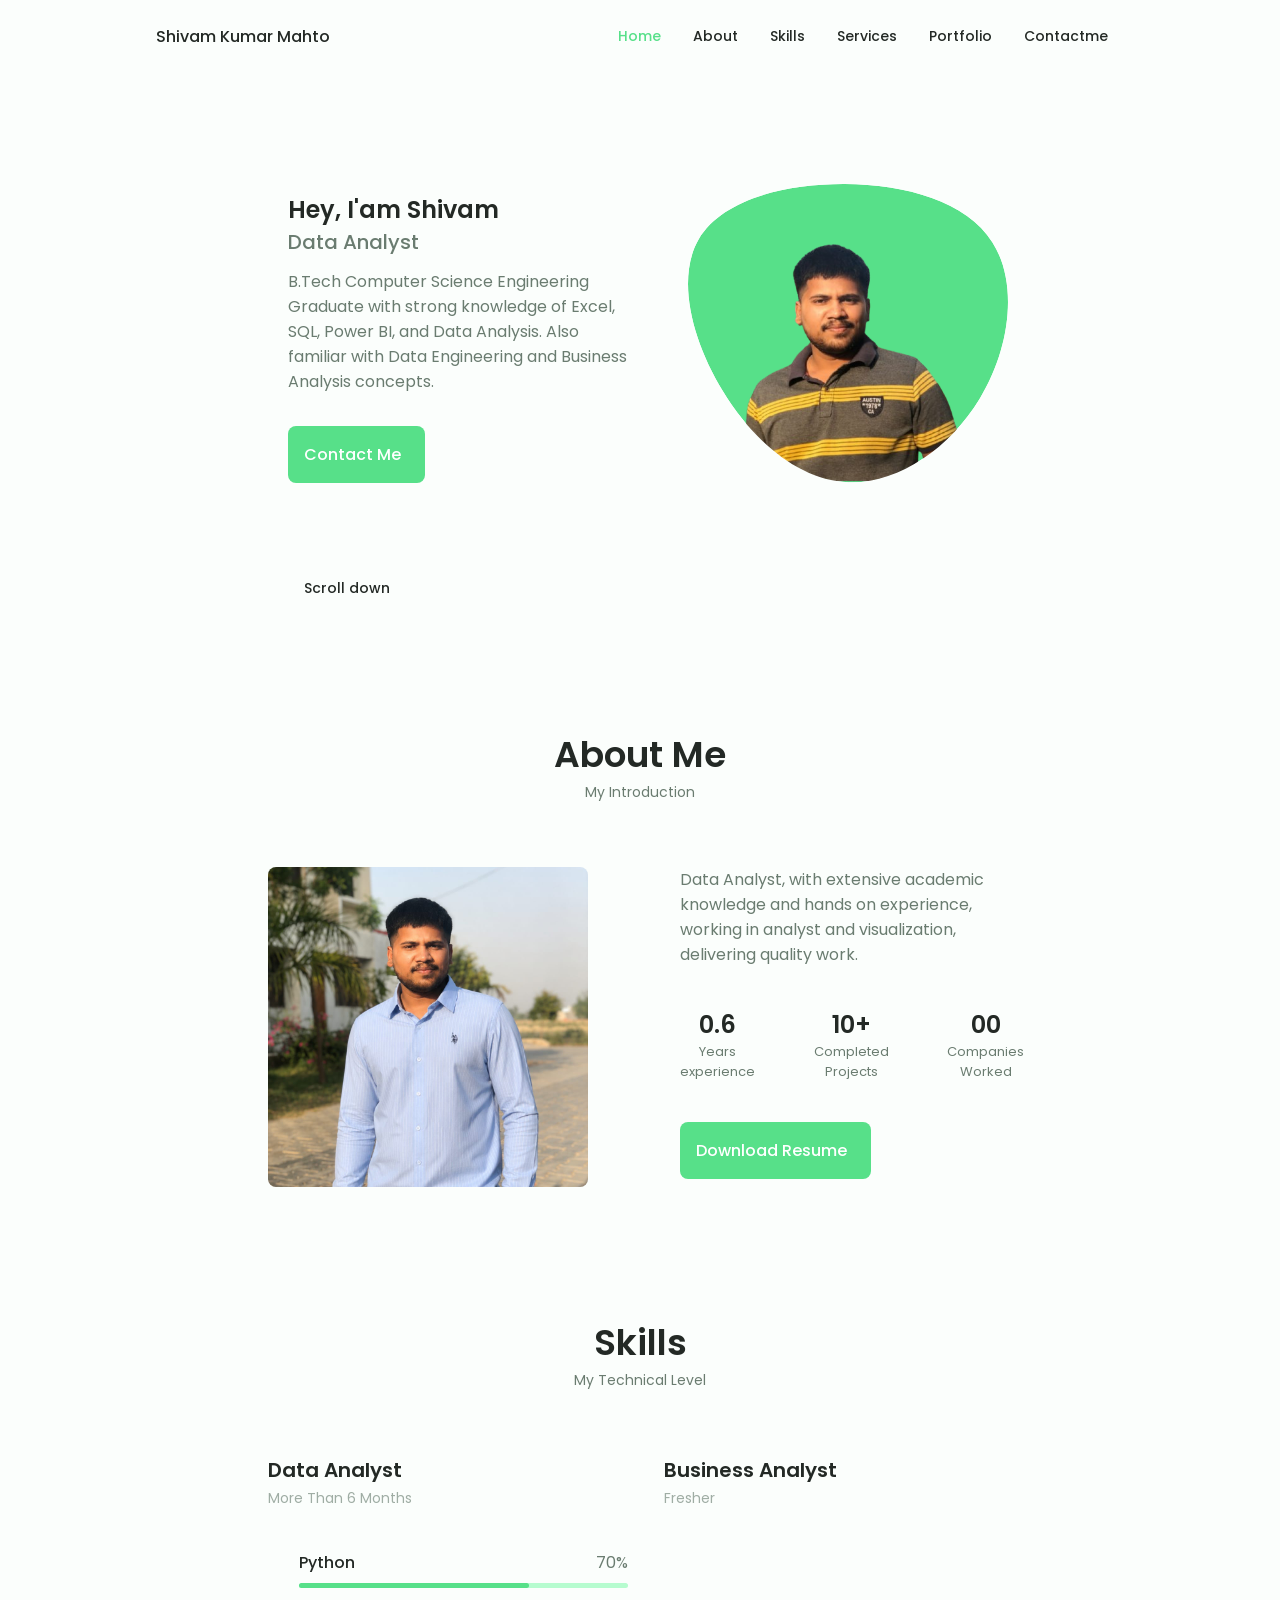
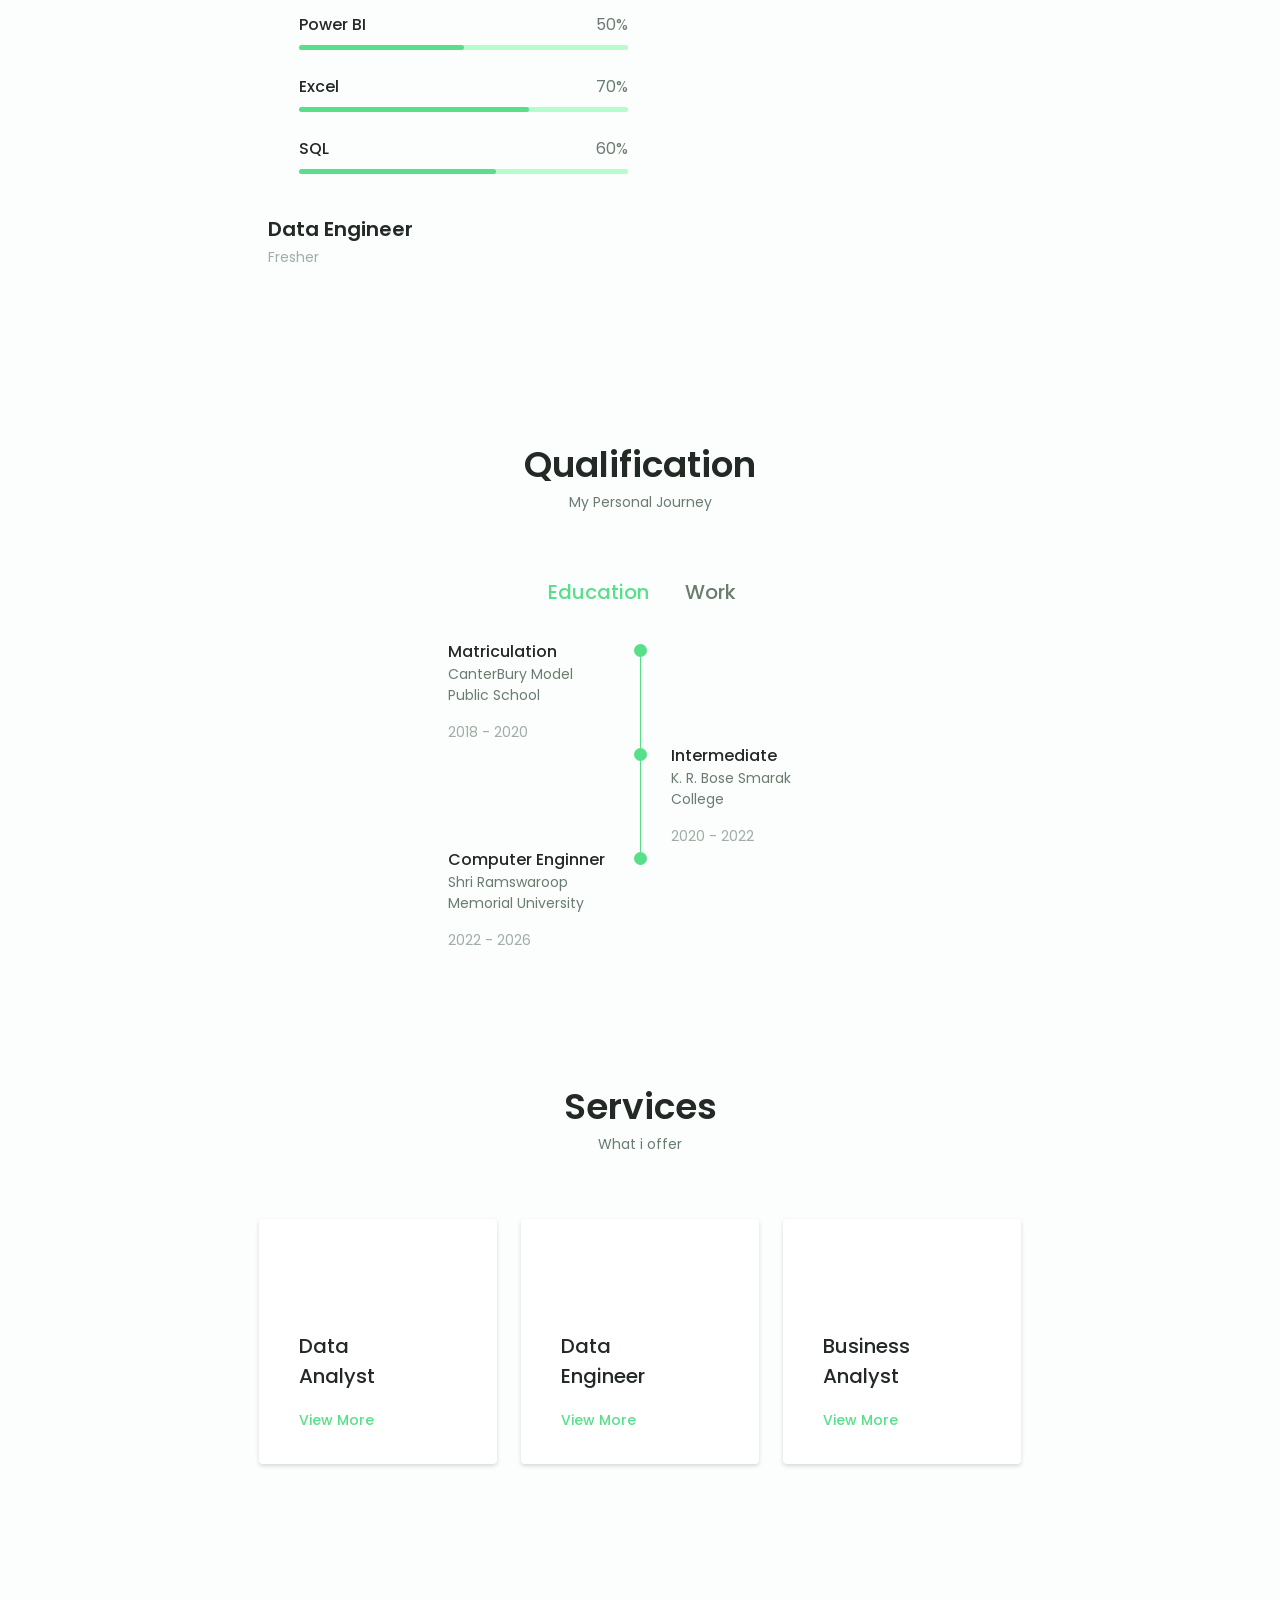
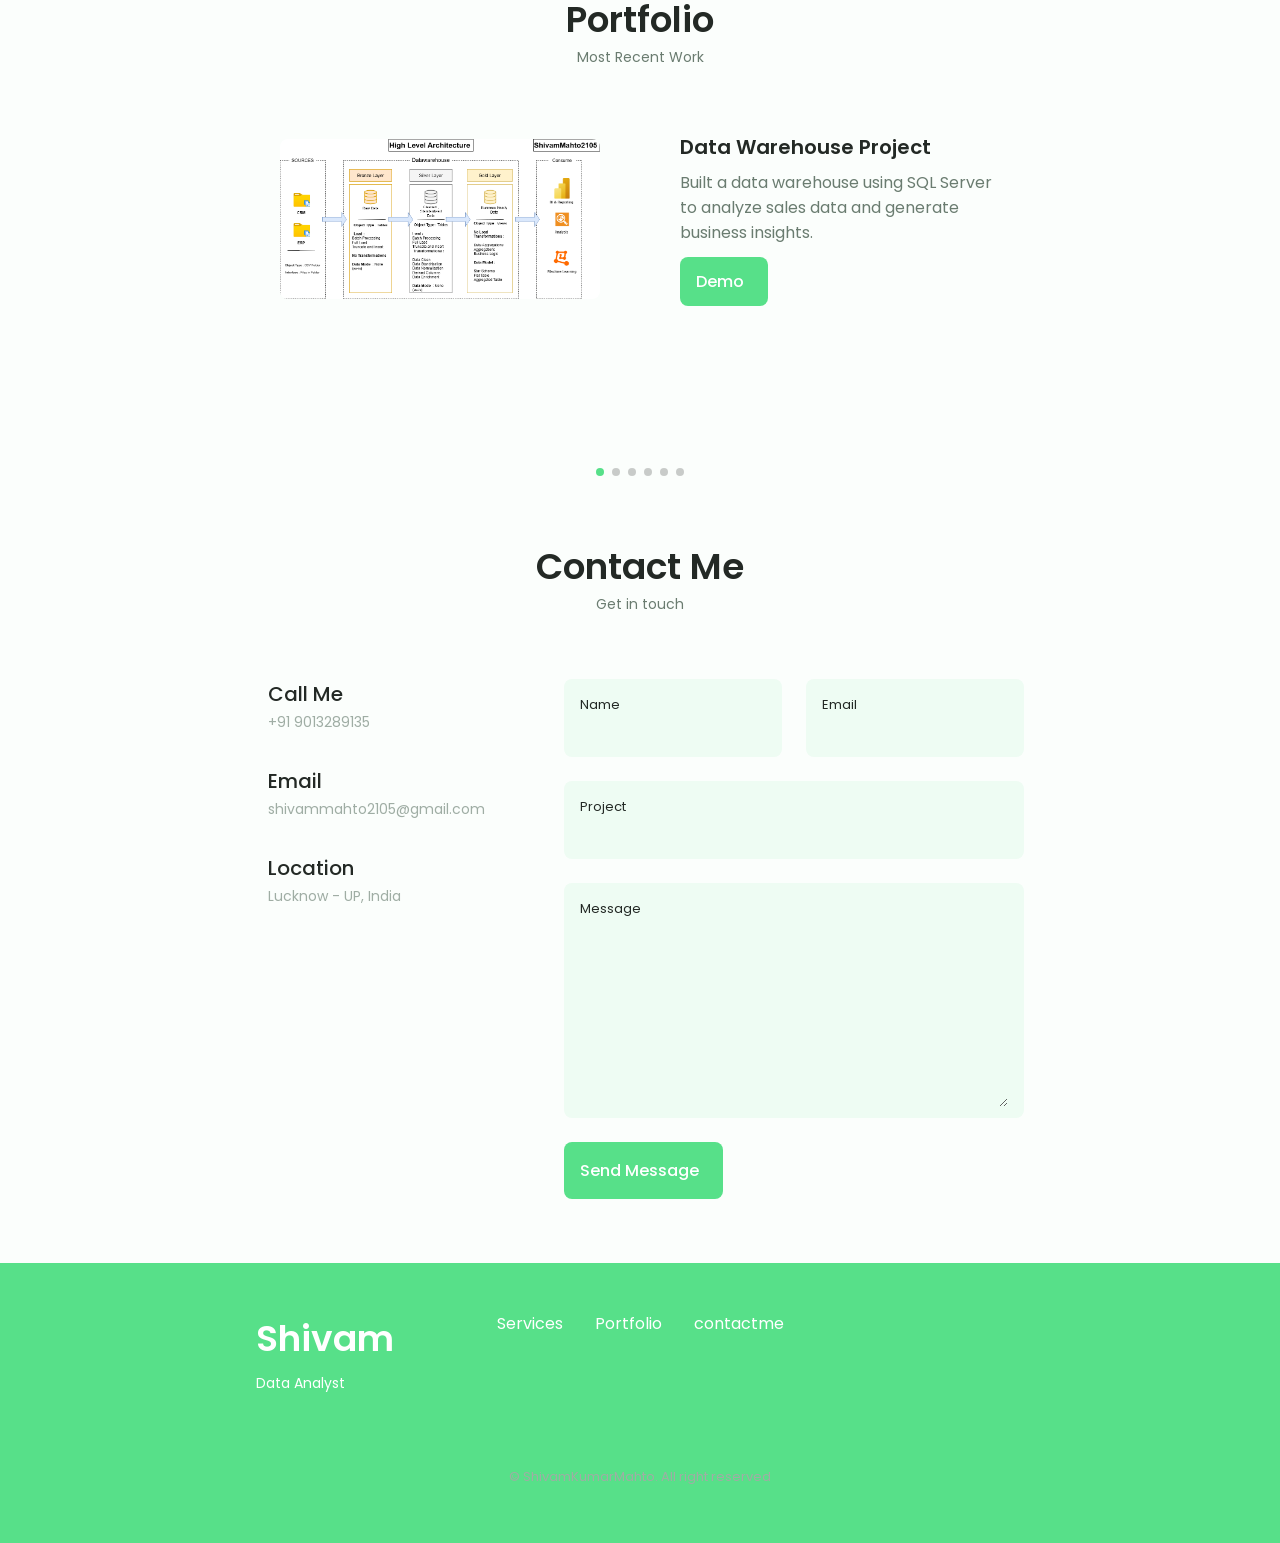
==== commit 8a3388b6: "Update The Portfolio" ====
--- a/index.html
+++ b/index.html
@@ -117,8 +117,7 @@
                     <div class="home__data">
                         <h1 class="home__title">Hey, I'am Shivam</h1>
                         <h3 class="home__subtitle">Data Analyst</h3>
-                        <p class="home__description">Final Year Student of B.Tech CSE. I have great knowledge of
-                            Excel,SQL, Power BI, and Data Analysis.Also knowledge of Data Engineer and Business Analyst.
+                        <p class="home__description">B.Tech Computer Science Engineering Graduate with strong knowledge of Excel, SQL, Power BI, and Data Analysis. Also familiar with Data Engineering and Business Analysis concepts.
                         </p>
                         <a href="#contact" class="button button--flex">
                             Contact Me <i class="uil uil-message button__icon"></i>
@@ -150,12 +149,12 @@
 
                     <div class="about__info">
                         <div>
-                            <span class="about__info-title">00</span>
+                            <span class="about__info-title">0.6</span>
                             <span class="about__info-name">Years <br> experience</span>
                         </div>
 
                         <div>
-                            <span class="about__info-title">8+</span>
+                            <span class="about__info-title">10+</span>
                             <span class="about__info-name">Completed <br> Projects</span>
                         </div>
 
@@ -614,6 +613,73 @@
                     </div>
 
                     <!--==================== PORTFOLIO 2 ====================-->
+                    <div class="portfolio__content grid swiper-slide">
+                        <img src="assets/img/Marketing Analytics Dashbiard.png" alt="" class="portfolio__img">
+
+                        <div class="portfolio__data">
+                            <h3 class="portfolio__title">Marketing Analytics Dashboard</h3>
+                            <p class="portfolio__description">Marketing Analytics and Customer Sentiment Analysis
+                                project for ShopEasy, focused on improving conversion rates, customer engagement, and
+                                marketing ROI through data-driven insights.</p>
+                            <a href="https://github.com/ShivamMahto2105/Marketing-Analytics-Project-" target="_blank"
+                                class="button button--flex button--small portfolio__button">
+                                Demo
+                                <i class="uil uil-arrow-right button__icon"></i>
+                            </a>
+                        </div>
+                    </div>
+
+                    <!--==================== PORTFOLIO 3 ====================-->
+                    <div class="portfolio__content grid swiper-slide">
+                        <img src="assets/img/portfolio3.png" alt="" class="portfolio__img">
+
+                        <div class="portfolio__data">
+                            <h3 class="portfolio__title">Customer Behaviour Analysis</h3>
+                            <p class="portfolio__description">Customer Behavior Analysis using EDA in Jupyter, SQL
+                                queries in MS SQL Server, and Power BI dashboards to uncover customer insights and
+                                trends.</p>
+                            <a href="https://github.com/ShivamMahto2105/Data-Analyst-Projects/tree/main/1%20Customer%20Behaviour%20Analysis"
+                                target="_blank" class="button button--flex button--small portfolio__button">
+                                Demo
+                                <i class="uil uil-arrow-right button__icon"></i>
+                            </a>
+                        </div>
+                    </div>
+
+                    <!--==================== PORTFOLIO 4 ====================-->
+                    <div class="portfolio__content grid swiper-slide">
+                        <img src="assets/img/portfolio1.png" alt="" class="portfolio__img">
+
+                        <div class="portfolio__data">
+                            <h3 class="portfolio__title">Modern Website</h3>
+                            <p class="portfolio__description">Website adaptable to all devices, with ui components and
+                                animinated interactions.</p>
+                            <a href="https://shivammahto2105.github.io/Portfolio/index.html" target="_blank"
+                                class="button button--flex button--small portfolio__button">
+                                Demo
+                                <i class="uil uil-arrow-right button__icon"></i>
+                            </a>
+                        </div>
+                    </div>
+
+                    <!--==================== PORTFOLIO 5 ====================-->
+                    <div class="portfolio__content grid swiper-slide">
+                        <img src="assets/img/portfolio4.png" alt="" class="portfolio__img">
+
+                        <div class="portfolio__data">
+                            <h3 class="portfolio__title">Supply Chain Analysis Dashboard</h3>
+                            <p class="portfolio__description">Built a Supply Chain Analytics Dashboard in Power BI to
+                                analyze procurement, inventory, and logistics performance, enabling data-driven
+                                decision-making.</p>
+                            <a href="https://github.com/ShivamMahto2105/PowerBI-Dashboards/tree/main/4%20Supply%20Chain%20Performance%20Analysis%20Dashboard"
+                                target="_blank" class="button button--flex button--small portfolio__button">
+                                Demo
+                                <i class="uil uil-arrow-right button__icon"></i>
+                            </a>
+                        </div>
+                    </div>
+
+                    <!--==================== PORTFOLIO 6 ====================-->
                     <div class="portfolio__content grid swiper-slide">
                         <img src="assets/img/Portfolio5.png" alt="" class="portfolio__img">
 
@@ -630,54 +696,6 @@
                         </div>
                     </div>
 
-                    <!--==================== PORTFOLIO 3 ====================-->
-                    <div class="portfolio__content grid swiper-slide">
-                        <img src="assets/img/portfolio3.png" alt="" class="portfolio__img">
-
-                        <div class="portfolio__data">
-                            <h3 class="portfolio__title">Customer Behaviour Analysis</h3>
-                            <p class="portfolio__description">Customer Behavior Analysis using EDA in Jupyter, SQL
-                                queries in MS SQL Server, and Power BI dashboards to uncover customer insights and
-                                trends.</p>
-                            <a href="https://github.com/ShivamMahto2105/Data-Analyst-Projects/tree/main/1%20Customer%20Behaviour%20Analysis"
-                                target="_blank" class="button button--flex button--small portfolio__button">
-                                Demo
-                                <i class="uil uil-arrow-right button__icon"></i>
-                            </a>
-                        </div>
-                    </div>
-
-                    <!--==================== PORTFOLIO 4 ====================-->
-                    <div class="portfolio__content grid swiper-slide">
-                        <img src="assets/img/portfolio1.png" alt="" class="portfolio__img">
-
-                        <div class="portfolio__data">
-                            <h3 class="portfolio__title">Modern Website</h3>
-                            <p class="portfolio__description">Website adaptable to all devices, with ui components and
-                                animinated interactions.</p>
-                            <a href="https://shivammahto2105.github.io/Portfolio/index.html" target="_blank"
-                                class="button button--flex button--small portfolio__button">
-                                Demo
-                                <i class="uil uil-arrow-right button__icon"></i>
-                            </a>
-                        </div>
-                    </div>
-
-                    <!--==================== PORTFOLIO 5 ====================-->
-                    <div class="portfolio__content grid swiper-slide">
-                        <img src="assets/img/portfolio4.png" alt="" class="portfolio__img">
-
-                        <div class="portfolio__data">
-                            <h3 class="portfolio__title">Supply Chain Analysis Dashboard</h3>
-                            <p class="portfolio__description">Built a Supply Chain Analytics Dashboard in Power BI to analyze procurement, inventory, and logistics performance, enabling data-driven decision-making.</p>
-                            <a href="https://github.com/ShivamMahto2105/PowerBI-Dashboards/tree/main/4%20Supply%20Chain%20Performance%20Analysis%20Dashboard"
-                                target="_blank" class="button button--flex button--small portfolio__button">
-                                Demo
-                                <i class="uil uil-arrow-right button__icon"></i>
-                            </a>
-                        </div>
-                    </div>
-
                 </div>
 
                 <!-- Add Rows -->
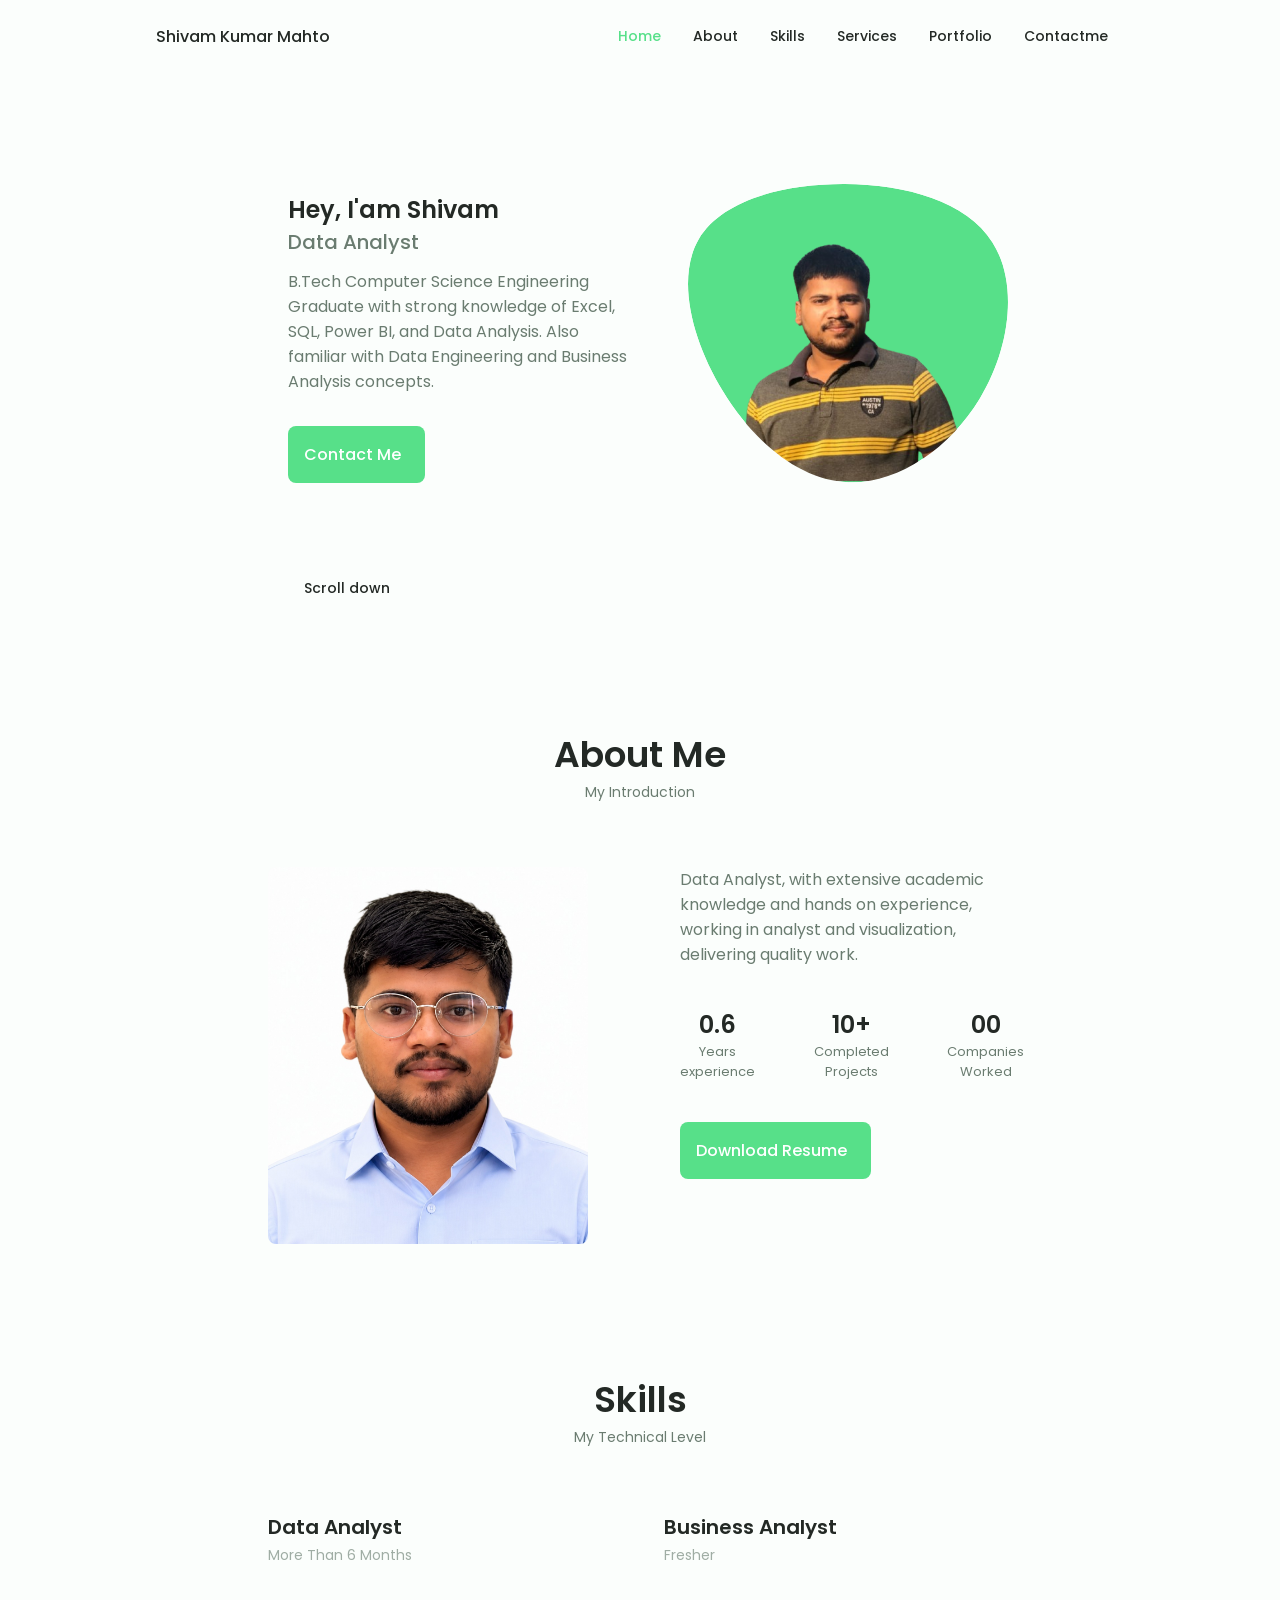
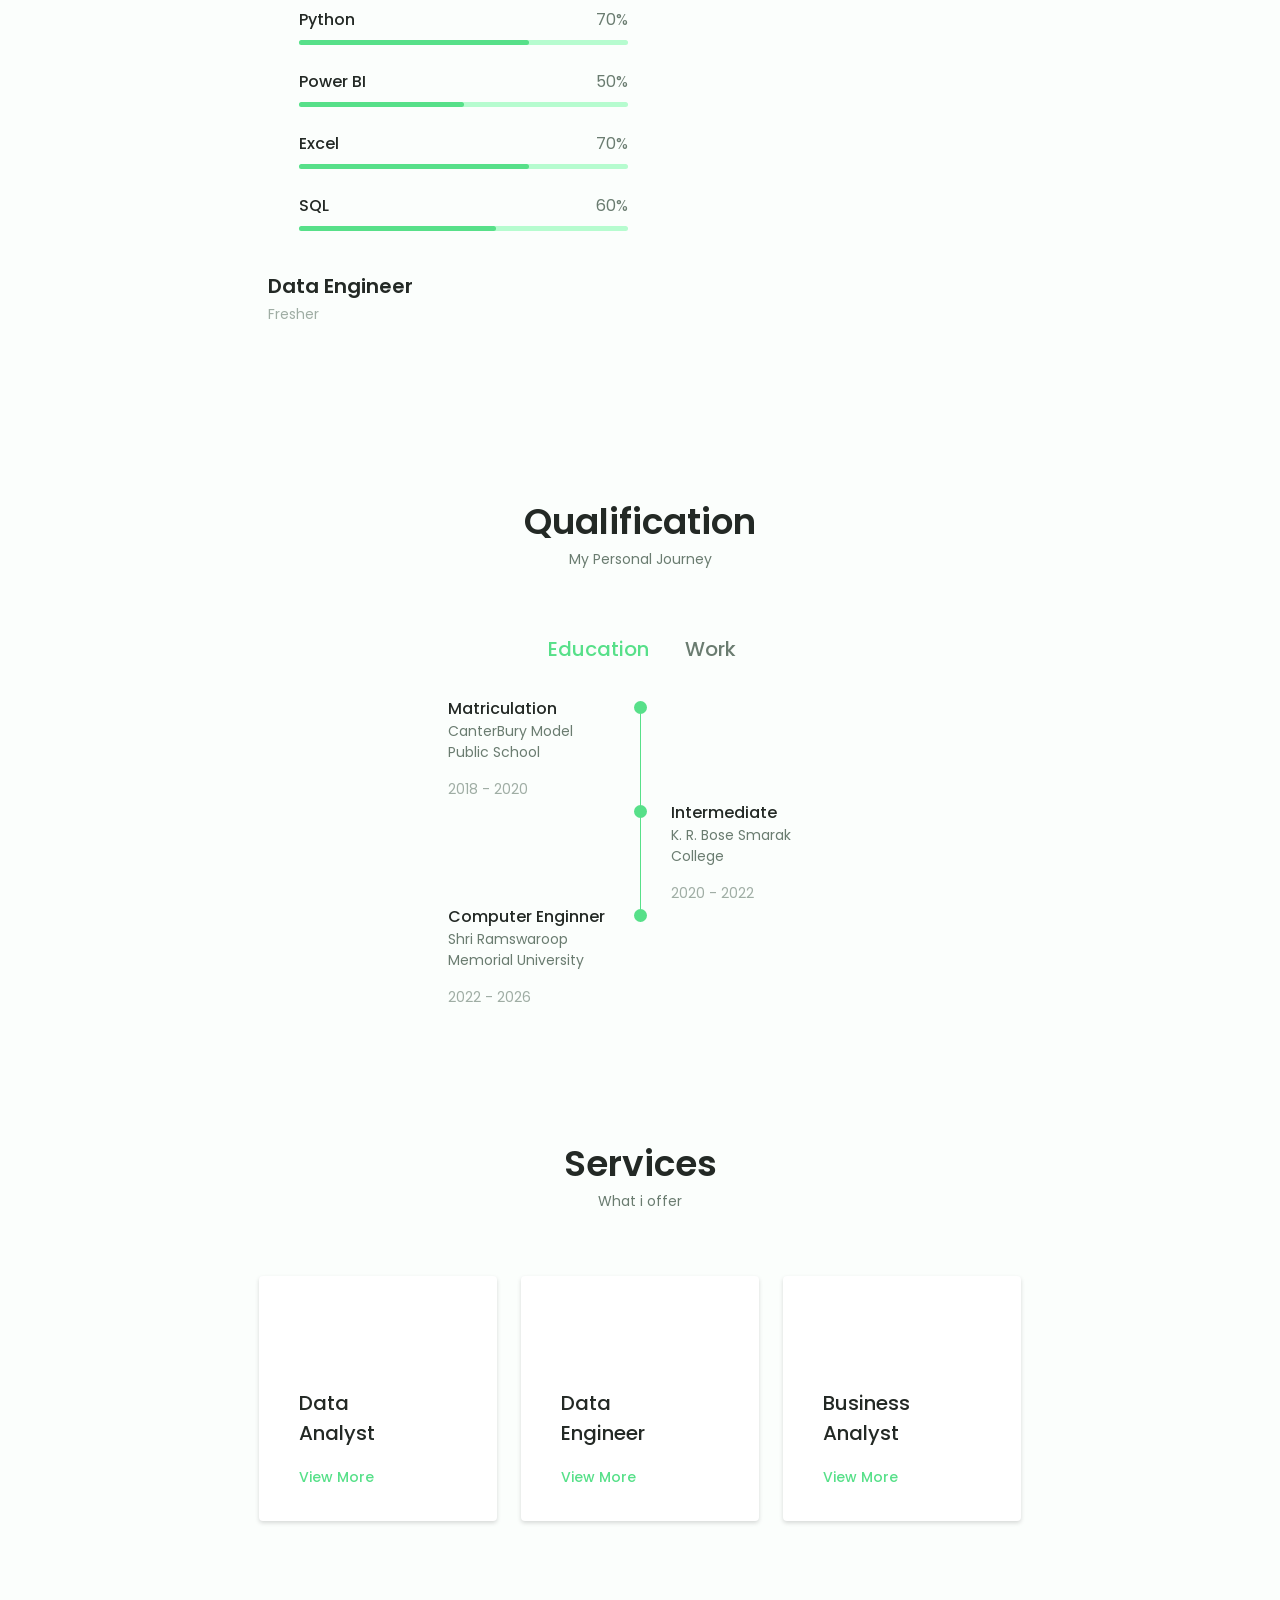
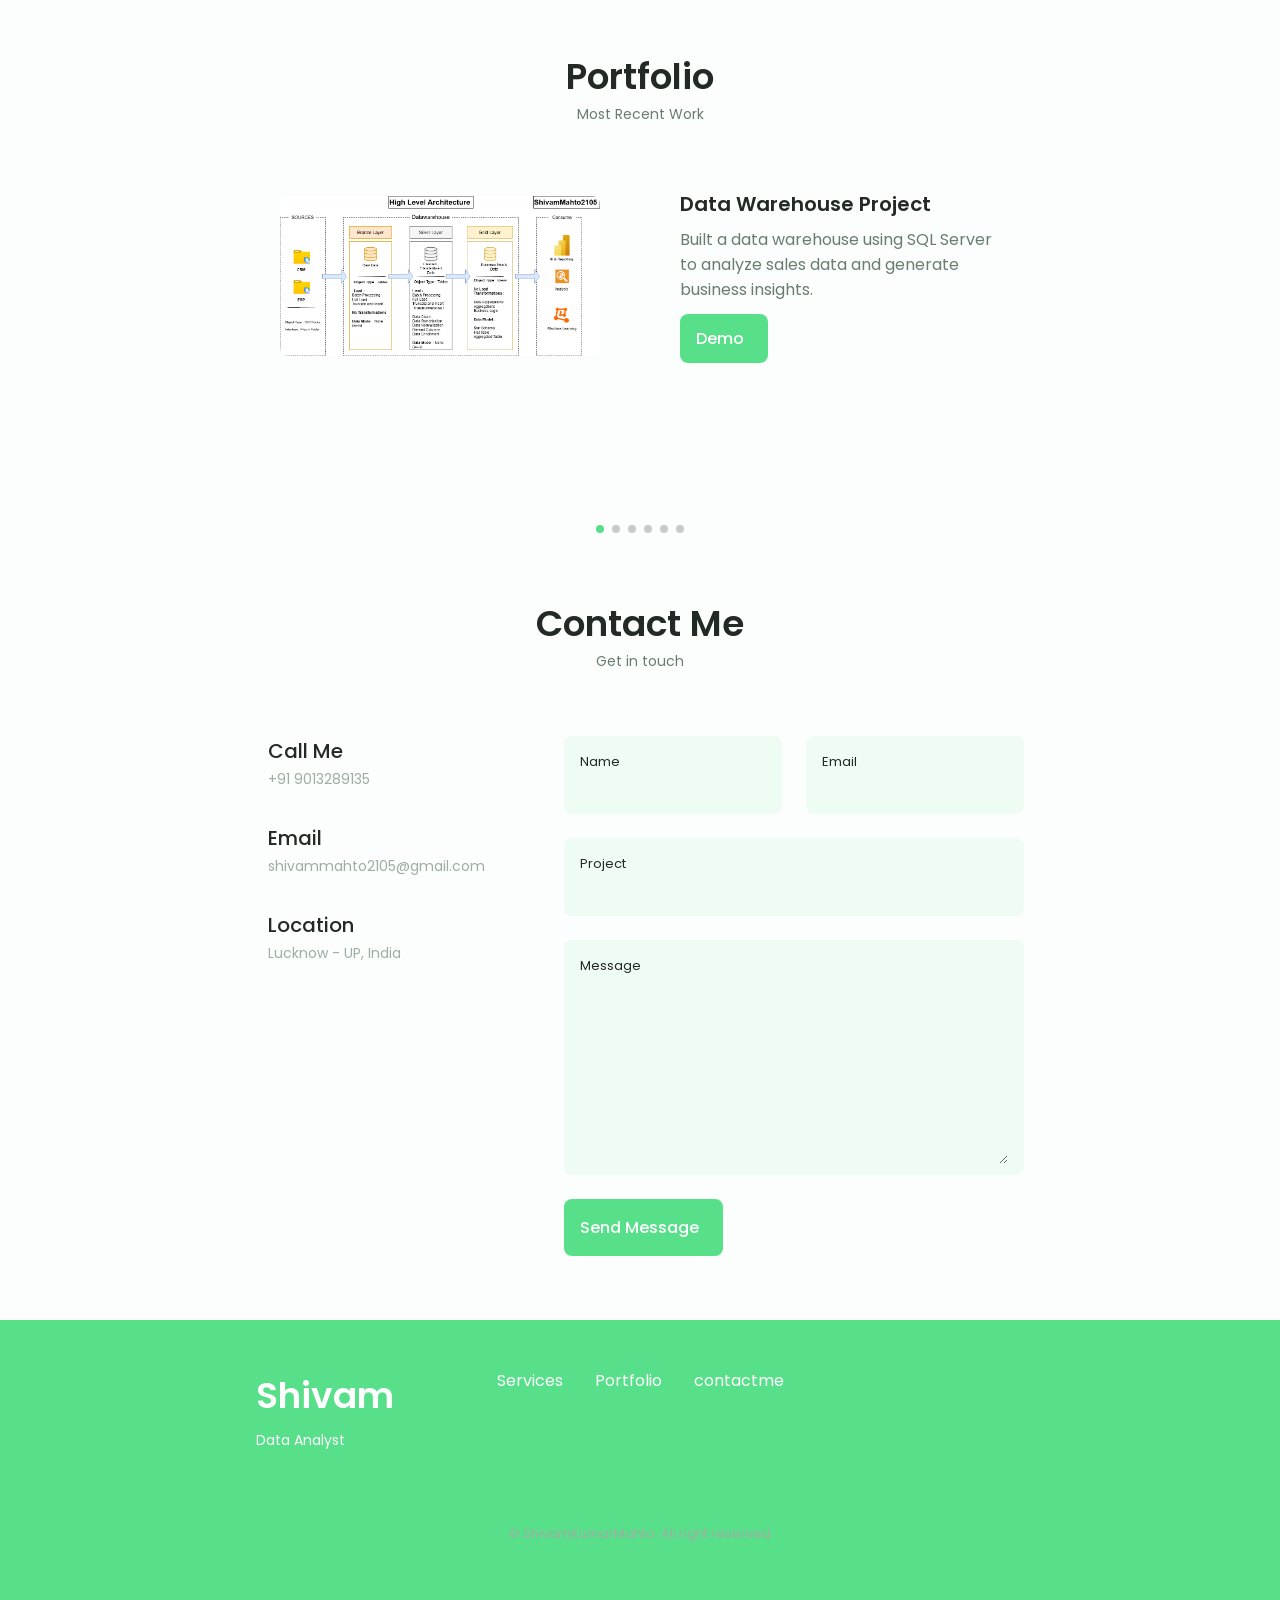
==== commit d27dd04b: "Update" ====
--- a/index.html
+++ b/index.html
@@ -117,7 +117,9 @@
                     <div class="home__data">
                         <h1 class="home__title">Hey, I'am Shivam</h1>
                         <h3 class="home__subtitle">Data Analyst</h3>
-                        <p class="home__description">B.Tech Computer Science Engineering Graduate with strong knowledge of Excel, SQL, Power BI, and Data Analysis. Also familiar with Data Engineering and Business Analysis concepts.
+                        <p class="home__description">B.Tech Computer Science Engineering Graduate with strong knowledge
+                            of Excel, SQL, Power BI, and Data Analysis. Also familiar with Data Engineering and Business
+                            Analysis concepts.
                         </p>
                         <a href="#contact" class="button button--flex">
                             Contact Me <i class="uil uil-message button__icon"></i>
@@ -141,7 +143,7 @@
             <span class="section__subtitle">My Introduction</span>
 
             <div class="about__container container grid">
-                <img src="assets/img/about.jpeg" alt="" class="about__img">
+                <img src="assets/img/about.jpg" alt="" class="about__img">
 
                 <div class="about__data">
                     <p class="about__description">Data Analyst, with extensive academic knowledge and hands on
@@ -451,13 +453,32 @@
                                 <span class="qualification__subtitle">Winprage Info Media Pvt. Ltd</span>
                                 <div class="qualification__calendar">
                                     <i class="uil uil-calendar-alt"></i>
-                                    2025 - 2026
-                                </div>
-                            </div>
+                                    Sept 2025 - April 2026
+                                </div>
+                            </div>
+
+                            <div>
+                                <span class="qualification__rounder"></span>
+                                <span class="qualification__line"></span>
+                            </div>
+                        </div>
+
+                        <!--==================== QUALIFICATION  2 ====================-->
+                        <div class="qualification__data">
+                            <div></div>
 
                             <div>
                                 <span class="qualification__rounder"></span>
                                 <!-- <span class="qualification__line"></span> -->
+                            </div>
+
+                            <div>
+                                <h3 class="qualification__title">Associate-FTH Incidence Response</h3>
+                                <span class="qualification__subtitle">UnitedLex</span>
+                                <div class="qualification__calendar">
+                                    <i class="uil uil-calendar-alt"></i>
+                                    July 2026 - Present
+                                </div>
                             </div>
                         </div>
                     </div>
